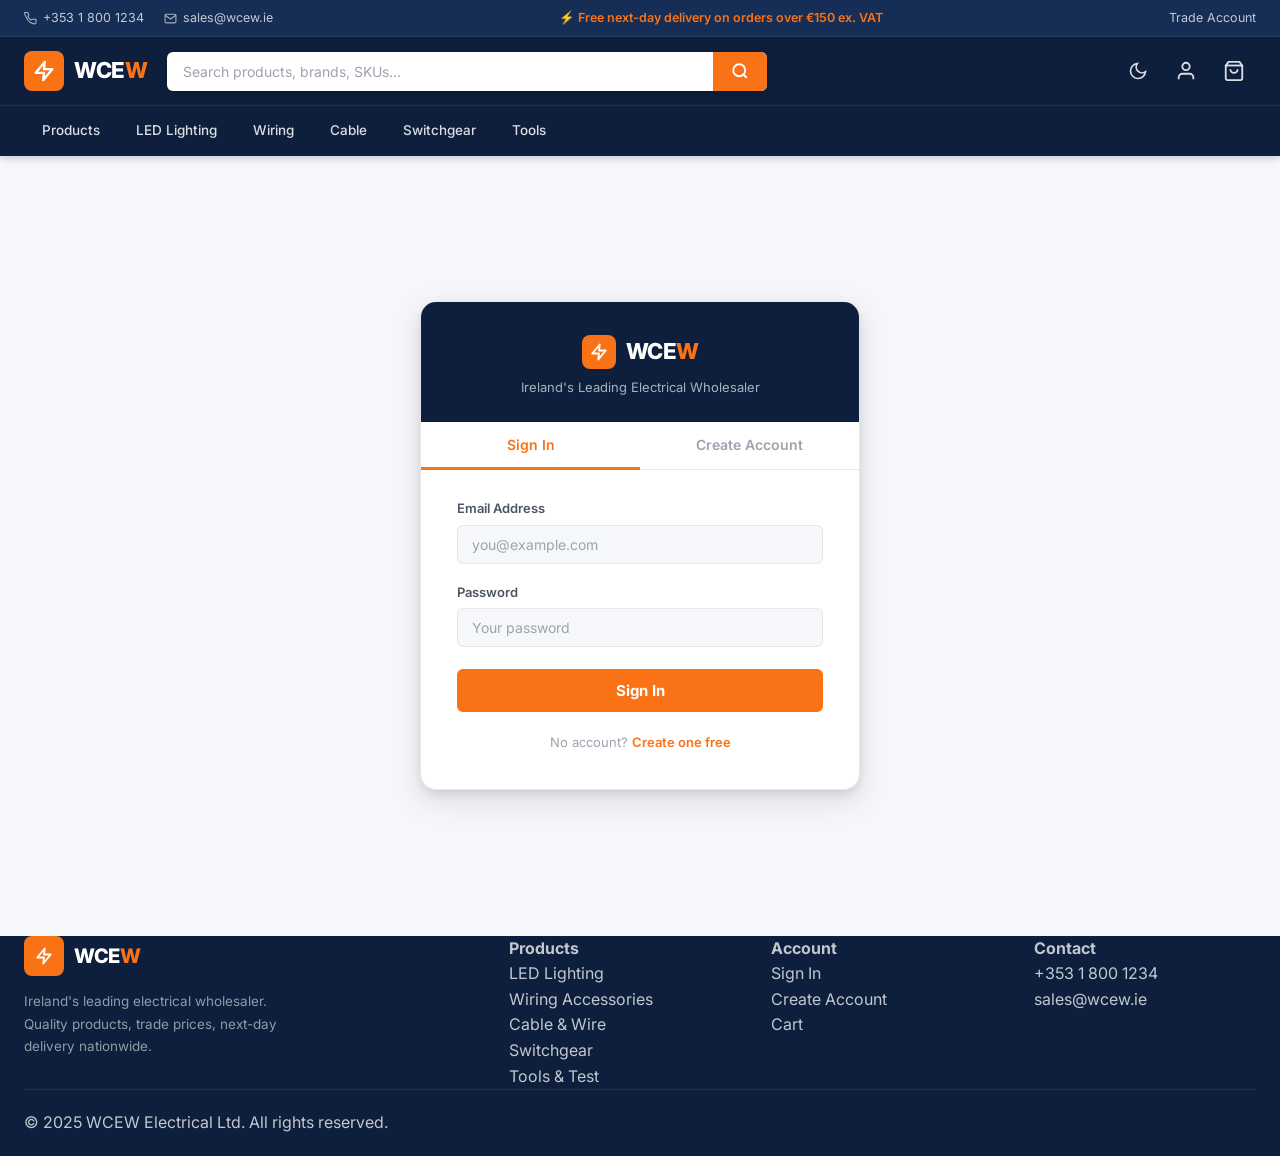
==== auth.html @ c8fc206a "Add login/register page with localStorage-based auth - New auth.html with Sign In / Create Account t" ====
<!DOCTYPE html>
<html lang="en">
<head>
  <meta charset="UTF-8">
  <meta name="viewport" content="width=device-width, initial-scale=1.0">
  <title>Sign In / Register — WCEW Electrical</title>
  <meta name="description" content="Sign in or create an account at WCEW Electrical — Ireland's leading electrical wholesaler.">
  <link rel="stylesheet" href="css/style.css">
  <link rel="stylesheet" href="css/responsive.css">
  <link rel="icon" type="image/svg+xml" href="favicon.svg">
</head>
<body>

<!-- ═══════════════════════ HEADER ═══════════════════════ -->
<header id="main-header">
  <div class="header-top">
    <div class="container">
      <div class="header-top-inner">
        <div class="header-top-left">
          <a href="tel:+35318001234" class="header-top-link"><svg viewBox="0 0 24 24" width="13" height="13" fill="none" stroke="currentColor" stroke-width="2"><path d="M22 16.92v3a2 2 0 01-2.18 2 19.79 19.79 0 01-8.63-3.07A19.5 19.5 0 014.07 9.81a19.79 19.79 0 01-3.07-8.7A2 2 0 013 .92h3a2 2 0 012 1.72c.127.96.361 1.903.7 2.81a2 2 0 01-.45 2.11L7.09 8.91a16 16 0 006 6l1.27-1.27a2 2 0 012.11-.45c.907.339 1.85.573 2.81.7A2 2 0 0122 16.92z"/></svg>+353 1 800 1234</a>
          <a href="mailto:sales@wcew.ie" class="header-top-link"><svg viewBox="0 0 24 24" width="13" height="13" fill="none" stroke="currentColor" stroke-width="2"><path d="M4 4h16c1.1 0 2 .9 2 2v12c0 1.1-.9 2-2 2H4c-1.1 0-2-.9-2-2V6c0-1.1.9-2 2-2z"/><polyline points="22,6 12,13 2,6"/></svg>sales@wcew.ie</a>
        </div>
        <p class="header-top-promo">&#9889; Free next-day delivery on orders over €150 ex. VAT</p>
        <div class="header-top-right"><a href="cart.html" class="header-top-link">Trade Account</a></div>
      </div>
    </div>
  </div>
  <div class="header-main">
    <div class="container">
      <div class="header-main-inner">
        <button id="burger-btn" aria-label="Open menu" aria-expanded="false"><span class="burger-line"></span><span class="burger-line"></span><span class="burger-line"></span></button>
        <a href="index.html" class="logo">
          <div class="logo-icon"><svg viewBox="0 0 24 24" width="22" height="22" fill="none" stroke="#fff" stroke-width="2.5" stroke-linecap="round" stroke-linejoin="round"><polygon points="13 2 3 14 12 14 11 22 21 10 12 10 13 2"/></svg></div>
          <span class="logo-text">WCE<em>W</em></span>
        </a>
        <div class="search-wrapper">
          <div class="search-bar">
            <input type="text" id="header-search" placeholder="Search products, brands, SKUs&hellip;" autocomplete="off">
            <button class="search-btn" aria-label="Search"><svg viewBox="0 0 24 24" width="18" height="18" fill="none" stroke="currentColor" stroke-width="2.5"><circle cx="11" cy="11" r="8"/><line x1="21" y1="21" x2="16.65" y2="16.65"/></svg></button>
          </div>
          <div id="search-dropdown" class="search-dropdown"></div>
        </div>
        <div class="header-icons">
          <button id="dark-mode-toggle" aria-label="Toggle dark mode">
            <svg class="dark-icon-moon" viewBox="0 0 24 24" width="20" height="20" fill="none" stroke="currentColor" stroke-width="2"><path d="M21 12.79A9 9 0 1111.21 3 7 7 0 0021 12.79z"/></svg>
            <svg class="dark-icon-sun" viewBox="0 0 24 24" width="20" height="20" fill="none" stroke="currentColor" stroke-width="2"><circle cx="12" cy="12" r="5"/><line x1="12" y1="1" x2="12" y2="3"/><line x1="12" y1="21" x2="12" y2="23"/><line x1="4.22" y1="4.22" x2="5.64" y2="5.64"/><line x1="18.36" y1="18.36" x2="19.78" y2="19.78"/><line x1="1" y1="12" x2="3" y2="12"/><line x1="21" y1="12" x2="23" y2="12"/><line x1="4.22" y1="19.78" x2="5.64" y2="18.36"/><line x1="18.36" y1="5.64" x2="19.78" y2="4.22"/></svg>
          </button>
          <a href="auth.html" id="account-btn" class="header-icon-btn" aria-label="Account">
            <svg viewBox="0 0 24 24" width="22" height="22" fill="none" stroke="currentColor" stroke-width="2"><path d="M20 21v-2a4 4 0 00-4-4H8a4 4 0 00-4 4v2"/><circle cx="12" cy="7" r="4"/></svg>
          </a>
          <button id="cart-icon-btn" class="header-icon-btn" aria-label="Cart">
            <svg viewBox="0 0 24 24" width="22" height="22" fill="none" stroke="currentColor" stroke-width="2"><path d="M6 2L3 6v14a2 2 0 002 2h14a2 2 0 002-2V6l-3-4z"/><line x1="3" y1="6" x2="21" y2="6"/><path d="M16 10a4 4 0 01-8 0"/></svg>
            <span class="cart-count" style="display:none">0</span>
          </button>
        </div>
      </div>
    </div>
  </div>
  <nav class="main-nav" aria-label="Main navigation">
    <div class="container">
      <div class="main-nav-inner">
        <ul class="nav-list">
          <li class="nav-item"><a href="category.html" class="nav-link">Products</a></li>
          <li class="nav-item"><a href="category.html?cat=led-lighting" class="nav-link">LED Lighting</a></li>
          <li class="nav-item"><a href="category.html?cat=wiring-accessories" class="nav-link">Wiring</a></li>
          <li class="nav-item"><a href="category.html?cat=cable" class="nav-link">Cable</a></li>
          <li class="nav-item"><a href="category.html?cat=switchgear" class="nav-link">Switchgear</a></li>
          <li class="nav-item"><a href="category.html?cat=tools" class="nav-link">Tools</a></li>
        </ul>
      </div>
    </div>
  </nav>
</header>
<!-- Mobile nav overlay -->
<div id="mobile-nav-overlay" class="mobile-nav-overlay"></div>
<aside id="mobile-nav" class="mobile-nav" aria-label="Mobile navigation">
  <div class="mobile-nav-header">
    <span class="logo-text">WCE<em>W</em></span>
    <button id="mobile-nav-close" aria-label="Close menu"><svg viewBox="0 0 24 24" width="22" height="22" fill="none" stroke="currentColor" stroke-width="2.5"><line x1="18" y1="6" x2="6" y2="18"/><line x1="6" y1="6" x2="18" y2="18"/></svg></button>
  </div>
  <ul class="mobile-nav-list">
    <li><a href="index.html" class="mobile-nav-link">Home</a></li>
    <li><a href="category.html" class="mobile-nav-link">All Products</a></li>
    <li><a href="category.html?cat=led-lighting" class="mobile-nav-link">LED Lighting</a></li>
    <li><a href="category.html?cat=wiring-accessories" class="mobile-nav-link">Wiring Accessories</a></li>
    <li><a href="category.html?cat=cable" class="mobile-nav-link">Cable &amp; Wire</a></li>
    <li><a href="category.html?cat=switchgear" class="mobile-nav-link">Switchgear</a></li>
    <li><a href="category.html?cat=tools" class="mobile-nav-link">Tools &amp; Test</a></li>
    <li><a href="cart.html" class="mobile-nav-link">Cart</a></li>
    <li><a href="auth.html" class="mobile-nav-link">Account</a></li>
  </ul>
</aside>

<!-- ═══════════════════════ MAIN ═══════════════════════ -->
<main class="auth-page">
  <div class="auth-card" id="auth-card">

    <!-- Header -->
    <div class="auth-card-header">
      <a href="index.html" class="auth-card-logo">
        <div class="logo-icon"><svg viewBox="0 0 24 24" width="18" height="18" fill="none" stroke="#fff" stroke-width="2.5" stroke-linecap="round" stroke-linejoin="round"><polygon points="13 2 3 14 12 14 11 22 21 10 12 10 13 2"/></svg></div>
        <span class="logo-text">WCE<em>W</em></span>
      </a>
      <p class="auth-card-tagline">Ireland's Leading Electrical Wholesaler</p>
    </div>

    <!-- ── Logged-in panel (shown when user is authenticated) ── -->
    <div id="account-panel" class="account-panel" style="display:none">
      <div id="acct-avatar" class="account-avatar">U</div>
      <div id="acct-name" class="account-name">User</div>
      <div id="acct-email" class="account-email">user@example.com</div>
      <div class="account-info-grid">
        <div class="account-info-item">
          <div class="account-info-label">Member Since</div>
          <div id="acct-since" class="account-info-value">—</div>
        </div>
        <div class="account-info-item">
          <div class="account-info-label">Account Type</div>
          <div class="account-info-value">Trade</div>
        </div>
      </div>
      <button class="account-logout" id="logout-btn">Sign Out</button>
    </div>

    <!-- ── Auth tabs + forms (shown when not logged in) ── -->
    <div id="auth-forms">
      <div class="auth-tabs">
        <button class="auth-tab active" data-tab="login">Sign In</button>
        <button class="auth-tab" data-tab="register">Create Account</button>
      </div>

      <!-- Sign In -->
      <div class="auth-body">
        <div id="panel-login" class="auth-panel active">
          <div id="login-msg" class="auth-msg"></div>
          <form id="login-form" novalidate>
            <div class="auth-field">
              <label for="login-email">Email Address</label>
              <input type="email" id="login-email" name="email" placeholder="you@example.com" autocomplete="email" required>
            </div>
            <div class="auth-field">
              <label for="login-password">Password</label>
              <input type="password" id="login-password" name="password" placeholder="Your password" autocomplete="current-password" required>
            </div>
            <button type="submit" class="auth-submit">Sign In</button>
          </form>
          <div class="auth-footer-link">
            No account? <a href="#" data-switch="register">Create one free</a>
          </div>
        </div>

        <!-- Create Account -->
        <div id="panel-register" class="auth-panel">
          <div id="register-msg" class="auth-msg"></div>
          <form id="register-form" novalidate>
            <div class="auth-field">
              <label for="reg-name">Full Name</label>
              <input type="text" id="reg-name" name="name" placeholder="John Smith" autocomplete="name" required>
            </div>
            <div class="auth-field">
              <label for="reg-email">Email Address</label>
              <input type="email" id="reg-email" name="email" placeholder="you@example.com" autocomplete="email" required>
            </div>
            <div class="auth-field">
              <label for="reg-password">Password</label>
              <input type="password" id="reg-password" name="password" placeholder="At least 6 characters" autocomplete="new-password" required>
            </div>
            <div class="auth-field">
              <label for="reg-confirm">Confirm Password</label>
              <input type="password" id="reg-confirm" name="confirm" placeholder="Repeat password" autocomplete="new-password" required>
            </div>
            <button type="submit" class="auth-submit">Create Account</button>
          </form>
          <div class="auth-footer-link">
            Already have an account? <a href="#" data-switch="login">Sign in</a>
          </div>
        </div>
      </div>
    </div>

  </div>
</main>

<!-- ═══════════════════════ FOOTER ═══════════════════════ -->
<footer class="footer">
  <div class="container">
    <div class="footer-grid">
      <div class="footer-brand">
        <a href="index.html" class="logo footer-logo">
          <div class="logo-icon"><svg viewBox="0 0 24 24" width="18" height="18" fill="none" stroke="#fff" stroke-width="2.5" stroke-linecap="round" stroke-linejoin="round"><polygon points="13 2 3 14 12 14 11 22 21 10 12 10 13 2"/></svg></div>
          <span class="logo-text">WCE<em style="color:var(--accent);font-style:normal">W</em></span>
        </a>
        <p class="footer-desc">Ireland's leading electrical wholesaler. Quality products, trade prices, next-day delivery nationwide.</p>
      </div>
      <div class="footer-col">
        <h4 class="footer-heading">Products</h4>
        <ul class="footer-links">
          <li><a href="category.html?cat=led-lighting">LED Lighting</a></li>
          <li><a href="category.html?cat=wiring-accessories">Wiring Accessories</a></li>
          <li><a href="category.html?cat=cable">Cable &amp; Wire</a></li>
          <li><a href="category.html?cat=switchgear">Switchgear</a></li>
          <li><a href="category.html?cat=tools">Tools &amp; Test</a></li>
        </ul>
      </div>
      <div class="footer-col">
        <h4 class="footer-heading">Account</h4>
        <ul class="footer-links">
          <li><a href="auth.html">Sign In</a></li>
          <li><a href="auth.html">Create Account</a></li>
          <li><a href="cart.html">Cart</a></li>
        </ul>
      </div>
      <div class="footer-col">
        <h4 class="footer-heading">Contact</h4>
        <ul class="footer-links">
          <li><a href="tel:+35318001234">+353 1 800 1234</a></li>
          <li><a href="mailto:sales@wcew.ie">sales@wcew.ie</a></li>
        </ul>
      </div>
    </div>
    <div class="footer-bottom">
      <p>&copy; 2025 WCEW Electrical Ltd. All rights reserved.</p>
    </div>
  </div>
</footer>

<script src="js/cart.js"></script>
<script src="js/filters.js"></script>
<script src="js/main.js"></script>
<script src="js/auth.js"></script>
<script>
document.addEventListener('DOMContentLoaded', () => {
  const user = Auth.getUser();

  if (user) {
    document.getElementById('auth-forms').style.display = 'none';
    const panel = document.getElementById('account-panel');
    panel.style.display = 'block';
    document.getElementById('acct-avatar').textContent = user.name.charAt(0).toUpperCase();
    document.getElementById('acct-name').textContent = user.name;
    document.getElementById('acct-email').textContent = user.email;
    const users = JSON.parse(localStorage.getItem('wcew_users') || '[]');
    const full = users.find(u => u.email === user.email);
    if (full && full.createdAt) {
      document.getElementById('acct-since').textContent = new Date(full.createdAt).toLocaleDateString('en-IE', { month: 'short', year: 'numeric' });
    }
    document.getElementById('logout-btn').addEventListener('click', () => {
      Auth.logout();
      window.location.reload();
    });
    return;
  }

  // Tab switching
  document.querySelectorAll('.auth-tab').forEach(tab => {
    tab.addEventListener('click', () => switchTab(tab.dataset.tab));
  });
  document.querySelectorAll('[data-switch]').forEach(link => {
    link.addEventListener('click', e => { e.preventDefault(); switchTab(link.dataset.switch); });
  });

  function switchTab(name) {
    document.querySelectorAll('.auth-tab').forEach(t => t.classList.toggle('active', t.dataset.tab === name));
    document.querySelectorAll('.auth-panel').forEach(p => p.classList.toggle('active', p.id === 'panel-' + name));
  }

  function showMsg(el, type, text) {
    el.className = 'auth-msg ' + type + ' show';
    el.textContent = text;
  }

  // Login
  document.getElementById('login-form').addEventListener('submit', e => {
    e.preventDefault();
    const msg = document.getElementById('login-msg');
    const email = document.getElementById('login-email').value.trim();
    const password = document.getElementById('login-password').value;
    if (!email || !password) return showMsg(msg, 'error', 'Please fill in all fields.');
    const result = Auth.login({ email, password });
    if (!result.ok) return showMsg(msg, 'error', result.error);
    showMsg(msg, 'success', 'Signed in successfully. Redirecting…');
    setTimeout(() => window.location.reload(), 800);
  });

  // Register
  document.getElementById('register-form').addEventListener('submit', e => {
    e.preventDefault();
    const msg = document.getElementById('register-msg');
    const name = document.getElementById('reg-name').value.trim();
    const email = document.getElementById('reg-email').value.trim();
    const password = document.getElementById('reg-password').value;
    const confirm = document.getElementById('reg-confirm').value;
    if (!name || !email || !password || !confirm) return showMsg(msg, 'error', 'Please fill in all fields.');
    if (password.length < 6) return showMsg(msg, 'error', 'Password must be at least 6 characters.');
    if (password !== confirm) return showMsg(msg, 'error', 'Passwords do not match.');
    const result = Auth.register({ name, email, password });
    if (!result.ok) return showMsg(msg, 'error', result.error);
    showMsg(msg, 'success', 'Account created! Signing you in…');
    setTimeout(() => window.location.reload(), 800);
  });
});
</script>
</body>
</html>
---- css/style.css ----
/* ============================================================
   VoltPro Electrical — Main Stylesheet
   ============================================================ */

/* ── Google Fonts ─────────────────────────────────────────── */
@import url('https://fonts.googleapis.com/css2?family=Inter:wght@300;400;500;600;700;800&display=swap');

/* ── CSS Variables ────────────────────────────────────────── */
:root {
  --primary:        #0d1f3c;
  --primary-light:  #162d55;
  --accent:         #f97316;
  --accent-hover:   #ea6c0a;
  --accent-light:   #fff7ed;
  --bg:             #ffffff;
  --bg-secondary:   #f5f7fa;
  --bg-card:        #ffffff;
  --text:           #111827;
  --text-secondary: #4b5563;
  --text-muted:     #9ca3af;
  --border:         #e5e7eb;
  --border-light:   #f3f4f6;
  --success:        #10b981;
  --warning:        #f59e0b;
  --danger:         #ef4444;
  --info:           #3b82f6;
  --shadow-sm:      0 1px 3px rgba(0,0,0,.08), 0 1px 2px rgba(0,0,0,.05);
  --shadow-md:      0 4px 12px rgba(0,0,0,.1), 0 2px 4px rgba(0,0,0,.06);
  --shadow-lg:      0 10px 30px rgba(0,0,0,.12), 0 4px 8px rgba(0,0,0,.08);
  --shadow-xl:      0 20px 50px rgba(0,0,0,.15);
  --radius-sm:      6px;
  --radius:         10px;
  --radius-lg:      16px;
  --radius-xl:      24px;
  --transition:     .2s ease;
  --header-height:  64px;
  --font:           'Inter', -apple-system, BlinkMacSystemFont, 'Segoe UI', sans-serif;
}

[data-theme="dark"] {
  --bg:             #0f172a;
  --bg-secondary:   #1e293b;
  --bg-card:        #1e293b;
  --text:           #f1f5f9;
  --text-secondary: #94a3b8;
  --text-muted:     #64748b;
  --border:         #334155;
  --border-light:   #1e293b;
  --shadow-sm:      0 1px 3px rgba(0,0,0,.3);
  --shadow-md:      0 4px 12px rgba(0,0,0,.4);
  --shadow-lg:      0 10px 30px rgba(0,0,0,.5);
}

/* ── Reset & Base ─────────────────────────────────────────── */
*, *::before, *::after { box-sizing: border-box; margin: 0; padding: 0; }

html { scroll-behavior: smooth; font-size: 16px; }

body {
  font-family: var(--font);
  background: var(--bg);
  color: var(--text);
  line-height: 1.6;
  -webkit-font-smoothing: antialiased;
  transition: background var(--transition), color var(--transition);
}

body.no-scroll { overflow: hidden; }

a { color: inherit; text-decoration: none; transition: color var(--transition); }
a:hover { color: var(--accent); }

img { display: block; max-width: 100%; height: auto; }
button { cursor: pointer; border: none; background: none; font-family: var(--font); }
input, select, textarea { font-family: var(--font); }
ul, ol { list-style: none; }
svg { flex-shrink: 0; }

/* ── Layout ───────────────────────────────────────────────── */
.container {
  width: 100%;
  max-width: 1320px;
  margin: 0 auto;
  padding: 0 24px;
}

.section { padding: 72px 0; }
.section-sm { padding: 48px 0; }
.section-title {
  font-size: 28px;
  font-weight: 700;
  letter-spacing: -.5px;
  color: var(--text);
  margin-bottom: 8px;
}
.section-subtitle {
  color: var(--text-secondary);
  font-size: 15px;
  margin-bottom: 40px;
}
.section-header {
  display: flex;
  align-items: flex-end;
  justify-content: space-between;
  margin-bottom: 36px;
  flex-wrap: wrap;
  gap: 12px;
}

/* ── Buttons ──────────────────────────────────────────────── */
.btn {
  display: inline-flex;
  align-items: center;
  gap: 8px;
  padding: 12px 24px;
  border-radius: var(--radius-sm);
  font-size: 14px;
  font-weight: 600;
  transition: all var(--transition);
  white-space: nowrap;
}
.btn-primary {
  background: var(--accent);
  color: #fff;
}
.btn-primary:hover { background: var(--accent-hover); color: #fff; transform: translateY(-1px); box-shadow: 0 4px 12px rgba(249,115,22,.4); }
.btn-outline {
  border: 2px solid var(--accent);
  color: var(--accent);
}
.btn-outline:hover { background: var(--accent); color: #fff; }
.btn-ghost {
  color: var(--text-secondary);
  border: 1px solid var(--border);
}
.btn-ghost:hover { background: var(--bg-secondary); color: var(--text); }
.btn-sm { padding: 8px 16px; font-size: 13px; }
.btn-lg { padding: 16px 32px; font-size: 16px; }
.btn-block { width: 100%; justify-content: center; }
.link-btn { background: none; border: none; color: var(--accent); text-decoration: underline; cursor: pointer; font-size: inherit; font-family: inherit; padding: 0; }

/* ── Header ───────────────────────────────────────────────── */
#main-header {
  position: sticky;
  top: 0;
  z-index: 1000;
  background: var(--primary);
  box-shadow: 0 2px 8px rgba(0,0,0,.2);
  transition: transform .3s ease, box-shadow .3s ease;
}
#main-header.header-hidden { transform: translateY(-100%); }
#main-header.header-scrolled { box-shadow: 0 4px 16px rgba(0,0,0,.3); }

.header-top {
  background: var(--primary-light);
  border-bottom: 1px solid rgba(255,255,255,.08);
  padding: 8px 0;
}
.header-top-inner {
  display: flex;
  align-items: center;
  justify-content: space-between;
  gap: 16px;
}
.header-top-left {
  display: flex;
  align-items: center;
  gap: 20px;
}
.header-top-link {
  display: flex;
  align-items: center;
  gap: 6px;
  font-size: 12.5px;
  color: rgba(255,255,255,.75);
  transition: color var(--transition);
}
.header-top-link:hover { color: #fff; }
.header-top-link svg { opacity: .8; }
.header-top-promo {
  font-size: 12.5px;
  font-weight: 600;
  color: var(--accent);
  text-align: center;
}
.header-top-right {
  display: flex;
  align-items: center;
  gap: 16px;
}

.header-main {
  padding: 12px 0;
}
.header-main-inner {
  display: flex;
  align-items: center;
  gap: 20px;
}

/* Logo */
.logo {
  display: flex;
  align-items: center;
  gap: 10px;
  color: #fff;
  font-size: 22px;
  font-weight: 800;
  flex-shrink: 0;
  letter-spacing: -.5px;
}
.logo-icon {
  width: 40px;
  height: 40px;
  background: var(--accent);
  border-radius: 8px;
  display: flex;
  align-items: center;
  justify-content: center;
}
.logo-text em { color: var(--accent); font-style: normal; }

/* Search */
.search-wrapper {
  flex: 1;
  max-width: 600px;
  position: relative;
}
.search-bar {
  display: flex;
  background: #fff;
  border-radius: var(--radius-sm);
  overflow: hidden;
  box-shadow: 0 2px 8px rgba(0,0,0,.15);
}
.search-bar input {
  flex: 1;
  padding: 11px 16px;
  border: none;
  outline: none;
  font-size: 14px;
  color: var(--text);
  background: transparent;
  min-width: 0;
}
.search-bar input::placeholder { color: var(--text-muted); }
.search-btn {
  background: var(--accent);
  color: #fff;
  padding: 0 18px;
  display: flex;
  align-items: center;
  border: none;
  cursor: pointer;
  transition: background var(--transition);
}
.search-btn:hover { background: var(--accent-hover); }

/* Search dropdown */
.search-dropdown {
  position: absolute;
  top: calc(100% + 6px);
  left: 0;
  right: 0;
  background: var(--bg-card);
  border-radius: var(--radius);
  box-shadow: var(--shadow-lg);
  border: 1px solid var(--border);
  z-index: 200;
  display: none;
  overflow: hidden;
}
.search-dropdown.open { display: block; }
.search-result-item {
  display: flex;
  align-items: center;
  gap: 12px;
  padding: 10px 16px;
  transition: background var(--transition);
  border-bottom: 1px solid var(--border-light);
}
.search-result-item:last-of-type { border-bottom: none; }
.search-result-item:hover { background: var(--bg-secondary); }
.search-result-item img { width: 40px; height: 40px; object-fit: cover; border-radius: 6px; }
.search-result-name { font-size: 13px; font-weight: 500; color: var(--text); }
.search-result-name mark { background: var(--accent-light); color: var(--accent); border-radius: 2px; }
.search-result-brand { font-size: 12px; color: var(--text-muted); }
.search-see-all {
  display: block;
  padding: 10px 16px;
  font-size: 13px;
  font-weight: 600;
  color: var(--accent);
  background: var(--bg-secondary);
  text-align: center;
}
.search-no-results { padding: 16px; text-align: center; color: var(--text-muted); font-size: 14px; }

/* Header icons */
.header-icons {
  display: flex;
  align-items: center;
  gap: 4px;
  margin-left: auto;
}
.header-icon-btn {
  position: relative;
  display: flex;
  align-items: center;
  justify-content: center;
  width: 44px;
  height: 44px;
  border-radius: var(--radius-sm);
  color: rgba(255,255,255,.85);
  transition: all var(--transition);
}
.header-icon-btn:hover { background: rgba(255,255,255,.12); color: #fff; }
.cart-count {
  position: absolute;
  top: 4px;
  right: 4px;
  background: var(--accent);
  color: #fff;
  font-size: 10px;
  font-weight: 700;
  min-width: 18px;
  height: 18px;
  border-radius: 9px;
  display: flex;
  align-items: center;
  justify-content: center;
  padding: 0 4px;
  line-height: 1;
}

/* Dark mode toggle */
#dark-mode-toggle {
  width: 44px;
  height: 44px;
  border-radius: var(--radius-sm);
  display: flex;
  align-items: center;
  justify-content: center;
  color: rgba(255,255,255,.85);
  transition: all var(--transition);
}
#dark-mode-toggle:hover { background: rgba(255,255,255,.12); color: #fff; }
.dark-icon-sun { display: none; }
.dark-icon-moon { display: block; }
[data-theme="dark"] .dark-icon-sun { display: block; }
[data-theme="dark"] .dark-icon-moon { display: none; }

/* Burger */
#burger-btn {
  display: none;
  flex-direction: column;
  justify-content: center;
  align-items: center;
  width: 44px;
  height: 44px;
  gap: 5px;
  border-radius: var(--radius-sm);
  color: #fff;
  transition: background var(--transition);
}
#burger-btn:hover { background: rgba(255,255,255,.12); }
.burger-line {
  width: 22px;
  height: 2px;
  background: currentColor;
  border-radius: 2px;
  transition: transform .3s, opacity .3s;
  transform-origin: center;
}

/* ── Navigation ───────────────────────────────────────────── */
.main-nav {
  border-top: 1px solid rgba(255,255,255,.08);
  background: var(--primary);
}
.main-nav-inner {
  display: flex;
  align-items: center;
}
.nav-list {
  display: flex;
  align-items: center;
}
.nav-item { position: relative; }
.nav-link {
  display: flex;
  align-items: center;
  gap: 5px;
  padding: 14px 18px;
  font-size: 13.5px;
  font-weight: 500;
  color: rgba(255,255,255,.85);
  transition: all var(--transition);
  white-space: nowrap;
}
.nav-link:hover, .nav-item:hover > .nav-link { color: #fff; }
.nav-item:hover > .nav-link::after {
  content: '';
  position: absolute;
  bottom: 0;
  left: 18px;
  right: 18px;
  height: 2px;
  background: var(--accent);
  border-radius: 1px;
}
.nav-link svg { transition: transform var(--transition); }
.nav-item:hover > .nav-link svg { transform: rotate(180deg); }

/* Mega Menu — full-width 10-category grid */
.main-nav-inner { position: relative; }
.nav-item-has-mega { position: static; }

.mega-menu {
  display: none;
  position: absolute;
  top: 100%;
  left: 0;
  right: 0;
  background: var(--bg-card);
  border-radius: 0 0 var(--radius-lg) var(--radius-lg);
  box-shadow: var(--shadow-xl);
  border: 1px solid var(--border);
  border-top: none;
  z-index: 500;
  overflow: hidden;
}
.mega-menu.open { display: flex; }

.mega-cats-grid {
  display: grid;
  grid-template-columns: repeat(5, 1fr);
  flex: 1;
  min-width: 0;
}
.mega-cat-col {
  padding: 16px 14px;
  border-right: 1px solid var(--border-light);
}
.mega-cat-col:nth-child(5) { border-right: none; }

.mega-cat-title {
  display: flex;
  align-items: center;
  gap: 6px;
  font-size: 11px;
  font-weight: 800;
  color: var(--text);
  margin-bottom: 8px;
  padding-bottom: 7px;
  border-bottom: 1px solid var(--border-light);
  text-transform: uppercase;
  letter-spacing: .5px;
  transition: color var(--transition);
}
.mega-cat-title:hover { color: var(--accent); }
.mega-cat-title span { font-size: 15px; flex-shrink: 0; }

.mega-sub-link {
  position: relative;
  display: block;
  font-size: 12px;
  color: var(--text-secondary);
  padding: 3px 0 3px 14px;
  line-height: 1.55;
  white-space: nowrap;
  overflow: hidden;
  text-overflow: ellipsis;
  transition: color var(--transition);
}
.mega-sub-link::before {
  content: '›';
  position: absolute;
  left: 1px;
  color: var(--text-muted);
  font-size: 14px;
  line-height: 1.35;
}
.mega-sub-link:hover { color: var(--accent); }

.mega-see-all {
  display: block;
  font-size: 10.5px;
  font-weight: 700;
  color: var(--accent);
  margin-top: 8px;
  padding-left: 14px;
  white-space: nowrap;
  text-transform: uppercase;
  letter-spacing: .5px;
}
.mega-see-all:hover { color: var(--accent-hover); text-decoration: underline; }

.mega-menu-promo {
  width: 190px;
  flex-shrink: 0;
  background: linear-gradient(135deg, var(--primary), var(--primary-light));
  padding: 24px 20px;
  display: flex;
  flex-direction: column;
  justify-content: flex-end;
  position: relative;
  overflow: hidden;
}
.mega-menu-promo::before {
  content: '';
  position: absolute;
  inset: 0;
  background: url('https://picsum.photos/220/300?random=99') center/cover no-repeat;
  opacity: .15;
}
.mega-menu-promo-content { position: relative; }
.mega-menu-promo-tag {
  font-size: 10px;
  font-weight: 700;
  text-transform: uppercase;
  letter-spacing: 1.5px;
  color: var(--accent);
  margin-bottom: 6px;
}
.mega-menu-promo h3 { font-size: 16px; font-weight: 700; color: #fff; margin-bottom: 8px; line-height: 1.3; }
.mega-menu-promo p { font-size: 12px; color: rgba(255,255,255,.7); margin-bottom: 16px; }

/* Subcategory pill nav (category page) */
.subcats-nav {
  display: flex;
  gap: 8px;
  flex-wrap: nowrap;
  overflow-x: auto;
  scrollbar-width: none;
  padding-bottom: 4px;
  margin-bottom: 20px;
  -webkit-overflow-scrolling: touch;
}
.subcats-nav::-webkit-scrollbar { display: none; }
.subcat-pill {
  display: inline-flex;
  align-items: center;
  gap: 5px;
  white-space: nowrap;
  padding: 6px 14px;
  border: 1px solid var(--border);
  border-radius: 100px;
  font-size: 12.5px;
  color: var(--text-secondary);
  background: var(--bg-card);
  transition: all var(--transition);
  text-decoration: none;
  flex-shrink: 0;
}
.subcat-pill:hover,
.subcat-pill.active {
  border-color: var(--accent);
  color: var(--accent);
  background: var(--accent-light);
}

/* ── Nav item simple dropdown ─────────────────────────────── */
.nav-item-has-dropdown { position: relative; }
.nav-dropdown {
  display: none;
  position: absolute;
  top: 100%;
  left: 0;
  min-width: 220px;
  background: var(--bg-card);
  border: 1px solid var(--border);
  border-radius: 0 0 var(--radius) var(--radius);
  box-shadow: var(--shadow-lg);
  padding: 6px 0;
  z-index: 400;
}
.nav-dropdown.open { display: block; }
.nav-dropdown-link {
  display: block;
  padding: 7px 16px;
  font-size: 13px;
  color: var(--text-secondary);
  text-decoration: none;
  white-space: nowrap;
  transition: background var(--transition), color var(--transition);
}
.nav-dropdown-link:hover {
  background: var(--bg-secondary);
  color: var(--text-primary);
}
.nav-dropdown-see-all {
  display: block;
  padding: 8px 16px 6px;
  margin-top: 4px;
  border-top: 1px solid var(--border);
  font-size: 11.5px;
  font-weight: 700;
  color: var(--accent);
  text-decoration: none;
  text-transform: uppercase;
  letter-spacing: .04em;
}
.nav-dropdown-see-all:hover { text-decoration: underline; }

/* ── Overlay ──────────────────────────────────────────────── */
#overlay {
  position: fixed;
  inset: 0;
  background: rgba(0,0,0,.5);
  z-index: 900;
  opacity: 0;
  pointer-events: none;
  transition: opacity .3s;
  backdrop-filter: blur(2px);
}
#overlay.active { opacity: 1; pointer-events: all; }

/* ── Mobile Nav ───────────────────────────────────────────── */
#mobile-nav {
  position: fixed;
  top: 0;
  left: -100%;
  width: 300px;
  height: 100vh;
  background: var(--primary);
  z-index: 1100;
  transition: left .35s cubic-bezier(.4,0,.2,1);
  overflow-y: auto;
  display: flex;
  flex-direction: column;
}
#mobile-nav.open { left: 0; }
.mobile-nav-header {
  display: flex;
  align-items: center;
  justify-content: space-between;
  padding: 16px 20px;
  border-bottom: 1px solid rgba(255,255,255,.1);
}
.mobile-nav-close {
  width: 36px;
  height: 36px;
  display: flex;
  align-items: center;
  justify-content: center;
  color: rgba(255,255,255,.7);
  border-radius: 6px;
  transition: all var(--transition);
}
.mobile-nav-close:hover { background: rgba(255,255,255,.1); color: #fff; }
.mobile-nav-body { padding: 8px 0; flex: 1; }
.mobile-nav-link {
  display: flex;
  align-items: center;
  padding: 13px 20px;
  font-size: 14px;
  font-weight: 500;
  color: rgba(255,255,255,.85);
  border-bottom: 1px solid rgba(255,255,255,.05);
  transition: all var(--transition);
}
.mobile-nav-link:hover { color: #fff; background: rgba(255,255,255,.05); }
.mobile-nav-parent .mobile-nav-toggle {
  display: flex;
  align-items: center;
  justify-content: space-between;
  width: 100%;
  padding: 13px 20px;
  font-size: 14px;
  font-weight: 500;
  color: rgba(255,255,255,.85);
  border-bottom: 1px solid rgba(255,255,255,.05);
  background: none;
}
.mobile-nav-parent .mobile-nav-toggle:hover { color: #fff; background: rgba(255,255,255,.05); }
.mobile-nav-toggle svg { transition: transform .3s; }
.mobile-nav-parent.expanded .mobile-nav-toggle svg { transform: rotate(180deg); }
.mobile-nav-submenu {
  display: none;
  padding: 4px 0;
  background: rgba(0,0,0,.2);
}
.mobile-nav-parent.expanded .mobile-nav-submenu { display: block; }
.mobile-nav-submenu a {
  display: block;
  padding: 10px 32px;
  font-size: 13px;
  color: rgba(255,255,255,.65);
  transition: all var(--transition);
}
.mobile-nav-submenu a:hover { color: #fff; padding-left: 36px; }
.mobile-nav-footer {
  padding: 20px;
  border-top: 1px solid rgba(255,255,255,.1);
}
.mobile-nav-contact { font-size: 13px; color: rgba(255,255,255,.6); margin-bottom: 8px; }
.mobile-nav-phone { font-size: 18px; font-weight: 700; color: var(--accent); }

/* ── Mini Cart Sidebar ────────────────────────────────────── */
#cart-sidebar {
  position: fixed;
  top: 0;
  right: -420px;
  width: 420px;
  height: 100vh;
  background: var(--bg-card);
  z-index: 1100;
  transition: right .35s cubic-bezier(.4,0,.2,1);
  display: flex;
  flex-direction: column;
  box-shadow: -4px 0 30px rgba(0,0,0,.15);
}
#cart-sidebar.open { right: 0; }
.cart-sidebar-header {
  display: flex;
  align-items: center;
  justify-content: space-between;
  padding: 20px 24px;
  border-bottom: 1px solid var(--border);
}
.cart-sidebar-title { font-size: 18px; font-weight: 700; }
.cart-sidebar-close {
  width: 36px;
  height: 36px;
  display: flex;
  align-items: center;
  justify-content: center;
  border-radius: 6px;
  color: var(--text-secondary);
  transition: all var(--transition);
}
.cart-sidebar-close:hover { background: var(--bg-secondary); color: var(--text); }
#mini-cart-items {
  flex: 1;
  overflow-y: auto;
  padding: 16px 0;
}
.mini-cart-item {
  display: flex;
  align-items: flex-start;
  gap: 12px;
  padding: 12px 24px;
  border-bottom: 1px solid var(--border-light);
}
.mini-cart-item img { width: 64px; height: 64px; object-fit: cover; border-radius: var(--radius-sm); border: 1px solid var(--border); flex-shrink: 0; }
.mini-cart-item-info { flex: 1; min-width: 0; }
.mini-cart-item-name { font-size: 13px; font-weight: 500; color: var(--text); line-height: 1.4; margin-bottom: 2px; white-space: nowrap; overflow: hidden; text-overflow: ellipsis; }
.mini-cart-item-brand { font-size: 11px; color: var(--text-muted); margin-bottom: 8px; }
.mini-cart-item-qty { display: flex; align-items: center; gap: 8px; }
.qty-btn {
  width: 24px;
  height: 24px;
  display: flex;
  align-items: center;
  justify-content: center;
  border: 1px solid var(--border);
  border-radius: 4px;
  font-size: 14px;
  color: var(--text);
  background: var(--bg);
  transition: all var(--transition);
  line-height: 1;
}
.qty-btn:hover { border-color: var(--accent); color: var(--accent); }
.mini-cart-item-qty span { font-size: 13px; font-weight: 600; min-width: 20px; text-align: center; }
.mini-cart-item-right { display: flex; flex-direction: column; align-items: flex-end; gap: 8px; flex-shrink: 0; }
.mini-cart-item-price { font-size: 14px; font-weight: 700; color: var(--text); }
.mini-cart-remove { color: var(--text-muted); transition: color var(--transition); padding: 4px; }
.mini-cart-remove:hover { color: var(--danger); }
.cart-empty {
  display: flex;
  flex-direction: column;
  align-items: center;
  justify-content: center;
  gap: 16px;
  height: 200px;
  color: var(--text-muted);
  padding: 24px;
}
.cart-empty svg { opacity: .4; }
.cart-empty p { font-size: 14px; }
.cart-sidebar-footer {
  border-top: 1px solid var(--border);
  padding: 20px 24px;
}
.cart-sidebar-subtotal {
  display: flex;
  justify-content: space-between;
  align-items: center;
  margin-bottom: 8px;
  font-size: 14px;
}
.cart-sidebar-subtotal span:last-child { font-size: 18px; font-weight: 700; }
.cart-sidebar-note { font-size: 12px; color: var(--text-muted); margin-bottom: 16px; }
.cart-sidebar-actions { display: flex; flex-direction: column; gap: 8px; }

/* ── Cart Toast ───────────────────────────────────────────── */
.cart-toast {
  position: fixed;
  bottom: 24px;
  left: 50%;
  transform: translateX(-50%) translateY(80px);
  background: var(--primary);
  color: #fff;
  padding: 12px 20px;
  border-radius: var(--radius);
  box-shadow: var(--shadow-lg);
  display: flex;
  align-items: center;
  gap: 10px;
  font-size: 13px;
  z-index: 2000;
  opacity: 0;
  transition: all .35s cubic-bezier(.4,0,.2,1);
  white-space: nowrap;
  max-width: 90vw;
}
.cart-toast.show { opacity: 1; transform: translateX(-50%) translateY(0); }
.cart-toast svg { color: var(--success); flex-shrink: 0; }

/* ── Hero ─────────────────────────────────────────────────── */
.hero {
  position: relative;
  min-height: 520px;
  display: flex;
  align-items: center;
  overflow: hidden;
  background: var(--primary);
}
.hero-bg {
  position: absolute;
  inset: 0;
  background: url('https://picsum.photos/1600/600?random=50') center/cover no-repeat;
  opacity: .12;
  filter: grayscale(30%);
}
.hero-gradient {
  position: absolute;
  inset: 0;
  background: linear-gradient(100deg, var(--primary) 45%, transparent 100%);
}
.hero-content {
  position: relative;
  z-index: 1;
  max-width: 580px;
  padding: 80px 0;
}
.hero-badge {
  display: inline-flex;
  align-items: center;
  gap: 6px;
  background: rgba(249,115,22,.15);
  border: 1px solid rgba(249,115,22,.3);
  color: var(--accent);
  padding: 5px 14px;
  border-radius: 100px;
  font-size: 12px;
  font-weight: 600;
  letter-spacing: .5px;
  text-transform: uppercase;
  margin-bottom: 20px;
}
.hero-title {
  font-size: clamp(32px, 5vw, 52px);
  font-weight: 800;
  color: #fff;
  line-height: 1.15;
  letter-spacing: -1.5px;
  margin-bottom: 20px;
}
.hero-title span { color: var(--accent); }
.hero-subtitle {
  font-size: 17px;
  color: rgba(255,255,255,.75);
  line-height: 1.7;
  margin-bottom: 36px;
  max-width: 480px;
}
.hero-cta {
  display: flex;
  align-items: center;
  gap: 16px;
  flex-wrap: wrap;
}
.hero-stats {
  display: flex;
  gap: 32px;
  margin-top: 48px;
  padding-top: 32px;
  border-top: 1px solid rgba(255,255,255,.1);
}
.hero-stat-value {
  font-size: 28px;
  font-weight: 800;
  color: var(--accent);
  line-height: 1;
  margin-bottom: 4px;
}
.hero-stat-label { font-size: 12px; color: rgba(255,255,255,.6); font-weight: 500; }

/* ── Categories Grid ──────────────────────────────────────── */
.categories-grid {
  display: grid;
  grid-template-columns: repeat(5, 1fr);
  gap: 16px;
}
.category-card {
  background: var(--bg-card);
  border: 1px solid var(--border);
  border-radius: var(--radius-lg);
  padding: 24px 16px;
  text-align: center;
  transition: all .3s ease;
  display: flex;
  flex-direction: column;
  align-items: center;
  gap: 12px;
  cursor: pointer;
}
.category-card:hover {
  border-color: var(--accent);
  box-shadow: var(--shadow-md);
  transform: translateY(-4px);
}
.category-card:hover .category-icon { background: var(--accent); color: #fff; }
.category-icon {
  width: 56px;
  height: 56px;
  background: var(--bg-secondary);
  border-radius: var(--radius);
  display: flex;
  align-items: center;
  justify-content: center;
  font-size: 26px;
  transition: all .3s ease;
}
.category-name {
  font-size: 13px;
  font-weight: 600;
  color: var(--text);
  line-height: 1.3;
}
.category-count {
  font-size: 11px;
  color: var(--text-muted);
}

/* ── Promo Banners ────────────────────────────────────────── */
.promo-grid {
  display: grid;
  grid-template-columns: 1.5fr 1fr 1fr;
  gap: 20px;
}
.promo-card {
  border-radius: var(--radius-lg);
  overflow: hidden;
  position: relative;
  min-height: 200px;
  display: flex;
  align-items: flex-end;
  transition: transform .3s ease, box-shadow .3s ease;
}
.promo-card:hover { transform: translateY(-3px); box-shadow: var(--shadow-lg); }
.promo-bg {
  position: absolute;
  inset: 0;
  background: center/cover no-repeat;
  transition: transform .4s ease;
}
.promo-card:hover .promo-bg { transform: scale(1.04); }
.promo-overlay {
  position: absolute;
  inset: 0;
  background: linear-gradient(0deg, rgba(10,20,40,.85) 0%, rgba(10,20,40,.3) 60%, transparent 100%);
}
.promo-content {
  position: relative;
  z-index: 1;
  padding: 24px;
  width: 100%;
}
.promo-tag {
  display: inline-block;
  background: var(--accent);
  color: #fff;
  font-size: 10px;
  font-weight: 700;
  padding: 3px 10px;
  border-radius: 100px;
  text-transform: uppercase;
  letter-spacing: 1px;
  margin-bottom: 8px;
}
.promo-title { font-size: 20px; font-weight: 700; color: #fff; margin-bottom: 6px; line-height: 1.3; }
.promo-desc { font-size: 13px; color: rgba(255,255,255,.75); margin-bottom: 14px; }
.promo-link {
  display: inline-flex;
  align-items: center;
  gap: 6px;
  color: var(--accent);
  font-size: 13px;
  font-weight: 600;
  transition: gap var(--transition);
}
.promo-link:hover { gap: 10px; color: var(--accent); }
.promo-card-lg .promo-title { font-size: 26px; }
.promo-card-lg { min-height: 300px; }

/* ── Trust Block ──────────────────────────────────────────── */
.trust-block {
  background: var(--primary);
}
.trust-grid {
  display: grid;
  grid-template-columns: repeat(4, 1fr);
  gap: 0;
}
.trust-item {
  display: flex;
  align-items: center;
  gap: 16px;
  padding: 28px 24px;
  border-right: 1px solid rgba(255,255,255,.08);
}
.trust-item:last-child { border-right: none; }
.trust-icon {
  width: 48px;
  height: 48px;
  background: rgba(249,115,22,.15);
  border-radius: var(--radius);
  display: flex;
  align-items: center;
  justify-content: center;
  color: var(--accent);
  flex-shrink: 0;
}
.trust-title { font-size: 14px; font-weight: 700; color: #fff; margin-bottom: 3px; }
.trust-desc { font-size: 12.5px; color: rgba(255,255,255,.55); }

/* ── Product Card ─────────────────────────────────────────── */
.product-grid {
  display: grid;
  grid-template-columns: repeat(4, 1fr);
  gap: 20px;
}
.product-card {
  background: var(--bg-card);
  border: 1px solid var(--border);
  border-radius: var(--radius-lg);
  overflow: hidden;
  transition: all .3s ease;
  display: flex;
  flex-direction: column;
}
.product-card:hover {
  box-shadow: var(--shadow-lg);
  transform: translateY(-4px);
  border-color: var(--border);
}
.product-card-image {
  position: relative;
  overflow: hidden;
  aspect-ratio: 4/3;
  background: var(--bg-secondary);
  display: block;
}
.product-card-image img {
  width: 100%;
  height: 100%;
  object-fit: cover;
  transition: transform .4s ease;
}
.product-card:hover .product-card-image img { transform: scale(1.06); }
.product-card-overlay {
  position: absolute;
  inset: 0;
  background: rgba(0,0,0,.4);
  display: flex;
  align-items: center;
  justify-content: center;
  opacity: 0;
  transition: opacity .3s;
}
.product-card:hover .product-card-overlay { opacity: 1; }
.quick-view-btn {
  background: #fff;
  color: var(--text);
  padding: 8px 18px;
  border-radius: 100px;
  font-size: 13px;
  font-weight: 600;
  transform: translateY(8px);
  transition: transform .3s;
}
.product-card:hover .quick-view-btn { transform: translateY(0); }
.product-badge {
  position: absolute;
  top: 12px;
  left: 12px;
  padding: 3px 10px;
  border-radius: 100px;
  font-size: 10px;
  font-weight: 700;
  text-transform: uppercase;
  letter-spacing: .5px;
  z-index: 1;
}
.badge-popular { background: var(--accent); color: #fff; }
.badge-best-seller { background: #10b981; color: #fff; }
.badge-new { background: var(--info); color: #fff; }
.badge-sale { background: var(--danger); color: #fff; }

.product-card-body {
  padding: 16px;
  flex: 1;
  display: flex;
  flex-direction: column;
}
.product-card-brand { font-size: 11px; text-transform: uppercase; letter-spacing: .8px; font-weight: 600; color: var(--accent); margin-bottom: 4px; }
.product-card-name {
  font-size: 14px;
  font-weight: 500;
  color: var(--text);
  line-height: 1.4;
  margin-bottom: 8px;
  display: -webkit-box;
  -webkit-line-clamp: 2;
  -webkit-box-orient: vertical;
  overflow: hidden;
}
.product-card-name a { color: inherit; }
.product-card-name a:hover { color: var(--accent); }
.product-card-rating { display: flex; align-items: center; gap: 4px; margin-bottom: 12px; }
.star { display: inline-block; }
.star polygon { fill: #d1d5db; }
.star.filled polygon { fill: #f59e0b; }
.star.half polygon { fill: url(#half-star); }
.review-count { font-size: 12px; color: var(--text-muted); margin-left: 2px; }
.product-card-footer {
  display: flex;
  align-items: center;
  justify-content: space-between;
  gap: 8px;
  margin-top: auto;
  padding-top: 12px;
  border-top: 1px solid var(--border-light);
}
.product-card-price { display: flex; flex-direction: column; }
.price-exvat { font-size: 18px; font-weight: 700; color: var(--text); }
.price-label { font-size: 10px; color: var(--text-muted); }
.btn-add-cart {
  display: flex;
  align-items: center;
  justify-content: center;
  gap: 6px;
  background: var(--accent);
  color: #fff;
  padding: 8px 14px;
  border-radius: var(--radius-sm);
  font-size: 12.5px;
  font-weight: 600;
  transition: all var(--transition);
  white-space: nowrap;
  flex-shrink: 0;
}
.btn-add-cart:hover { background: var(--accent-hover); transform: scale(1.03); }
.btn-add-cart:disabled { background: var(--border); color: var(--text-muted); cursor: not-allowed; transform: none; }
.product-card-stock {
  display: flex;
  align-items: center;
  gap: 5px;
  font-size: 11.5px;
  font-weight: 500;
  margin-top: 8px;
}
.stock-dot {
  width: 6px;
  height: 6px;
  border-radius: 50%;
  flex-shrink: 0;
}
.in-stock { color: var(--success); }
.in-stock .stock-dot { background: var(--success); }
.out-of-stock { color: var(--danger); }
.out-of-stock .stock-dot { background: var(--danger); }

/* ── Category Page Layout ─────────────────────────────────── */
.category-layout {
  display: grid;
  grid-template-columns: 260px 1fr;
  gap: 28px;
  align-items: start;
  padding: 36px 0;
}

/* Filter Sidebar */
.filter-sidebar {
  background: var(--bg-card);
  border: 1px solid var(--border);
  border-radius: var(--radius-lg);
  overflow: hidden;
  position: sticky;
  top: calc(var(--header-height) + 16px);
}
.filter-sidebar-header {
  display: flex;
  align-items: center;
  justify-content: space-between;
  padding: 16px 20px;
  border-bottom: 1px solid var(--border);
  background: var(--bg-secondary);
}
.filter-sidebar-header h2 { font-size: 14px; font-weight: 700; }
.filter-group { border-bottom: 1px solid var(--border); }
.filter-group-header {
  display: flex;
  align-items: center;
  justify-content: space-between;
  padding: 14px 20px;
  cursor: pointer;
  font-size: 13.5px;
  font-weight: 600;
  color: var(--text);
  user-select: none;
  transition: background var(--transition);
}
.filter-group-header:hover { background: var(--bg-secondary); }
.filter-group-body { padding: 8px 20px 16px; }
.filter-checkbox {
  display: flex;
  align-items: center;
  gap: 10px;
  padding: 6px 0;
  font-size: 13px;
  color: var(--text-secondary);
  cursor: pointer;
  transition: color var(--transition);
}
.filter-checkbox:hover { color: var(--text); }
.filter-checkbox input[type="checkbox"] { display: none; }
.checkmark {
  width: 16px;
  height: 16px;
  border: 2px solid var(--border);
  border-radius: 4px;
  flex-shrink: 0;
  transition: all var(--transition);
  display: flex;
  align-items: center;
  justify-content: center;
}
.filter-checkbox input:checked + .checkmark {
  background: var(--accent);
  border-color: var(--accent);
}
.filter-checkbox input:checked + .checkmark::after {
  content: '';
  width: 4px;
  height: 7px;
  border: 2px solid #fff;
  border-top: none;
  border-left: none;
  transform: rotate(45deg) translateY(-1px);
  display: block;
}
.price-range-wrapper { padding: 0 4px; }
.price-range-display { display: flex; justify-content: space-between; font-size: 13px; color: var(--text-secondary); margin-bottom: 10px; }
input[type="range"] {
  width: 100%;
  -webkit-appearance: none;
  height: 4px;
  background: var(--border);
  border-radius: 2px;
  outline: none;
}
input[type="range"]::-webkit-slider-thumb {
  -webkit-appearance: none;
  width: 18px;
  height: 18px;
  border-radius: 50%;
  background: var(--accent);
  cursor: pointer;
  box-shadow: 0 0 0 3px rgba(249,115,22,.2);
}

/* Active filter chips */
.active-filters-bar {
  display: flex;
  align-items: center;
  gap: 8px;
  flex-wrap: wrap;
  padding: 0 0 16px;
}
.filter-chip {
  display: inline-flex;
  align-items: center;
  gap: 4px;
  background: var(--accent-light);
  border: 1px solid rgba(249,115,22,.25);
  color: var(--accent);
  padding: 4px 10px;
  border-radius: 100px;
  font-size: 12px;
  font-weight: 500;
}
.filter-chip button { background: none; border: none; cursor: pointer; color: inherit; font-size: 14px; line-height: 1; padding: 0 0 0 2px; }

/* Toolbar */
.category-toolbar {
  display: flex;
  align-items: center;
  justify-content: space-between;
  margin-bottom: 20px;
  gap: 12px;
  flex-wrap: wrap;
}
.toolbar-left { display: flex; align-items: center; gap: 12px; }
.toolbar-right { display: flex; align-items: center; gap: 12px; }
#product-count { font-size: 13px; color: var(--text-secondary); font-weight: 500; }
.sort-select-wrapper { position: relative; }
.sort-select-wrapper select {
  appearance: none;
  background: var(--bg-card);
  border: 1px solid var(--border);
  border-radius: var(--radius-sm);
  padding: 8px 32px 8px 14px;
  font-size: 13px;
  color: var(--text);
  cursor: pointer;
  font-family: var(--font);
  outline: none;
  transition: border-color var(--transition);
}
.sort-select-wrapper select:focus { border-color: var(--accent); }
.sort-select-wrapper::after {
  content: '';
  position: absolute;
  right: 10px;
  top: 50%;
  transform: translateY(-50%);
  width: 0;
  height: 0;
  border-left: 4px solid transparent;
  border-right: 4px solid transparent;
  border-top: 5px solid var(--text-muted);
  pointer-events: none;
}
.view-toggle { display: flex; gap: 4px; }
.view-btn {
  width: 34px;
  height: 34px;
  display: flex;
  align-items: center;
  justify-content: center;
  border: 1px solid var(--border);
  border-radius: var(--radius-sm);
  color: var(--text-muted);
  transition: all var(--transition);
}
.view-btn.active, .view-btn:hover { border-color: var(--accent); color: var(--accent); background: var(--accent-light); }

/* Breadcrumb */
.breadcrumb {
  display: flex;
  align-items: center;
  gap: 6px;
  font-size: 13px;
  color: var(--text-muted);
  padding: 16px 0;
  flex-wrap: wrap;
}
.breadcrumb a { color: var(--text-muted); }
.breadcrumb a:hover { color: var(--accent); }
.breadcrumb-sep { color: var(--border); }
.breadcrumb-current { color: var(--text); font-weight: 500; }

/* Product search in category */
.product-search-bar {
  position: relative;
  margin-bottom: 16px;
}
.product-search-bar input {
  width: 100%;
  padding: 9px 36px 9px 14px;
  border: 1px solid var(--border);
  border-radius: var(--radius-sm);
  font-size: 13px;
  background: var(--bg);
  color: var(--text);
  outline: none;
  transition: border-color var(--transition);
}
.product-search-bar input:focus { border-color: var(--accent); }
.product-search-bar svg { position: absolute; right: 12px; top: 50%; transform: translateY(-50%); color: var(--text-muted); pointer-events: none; }

/* No results */
.no-results {
  grid-column: 1/-1;
  display: flex;
  flex-direction: column;
  align-items: center;
  justify-content: center;
  gap: 16px;
  padding: 80px 40px;
  color: var(--text-muted);
  text-align: center;
}
.no-results h3 { font-size: 18px; color: var(--text); }
.no-results p { font-size: 14px; }

/* ── Product Page ─────────────────────────────────────────── */
.product-main {
  display: grid;
  grid-template-columns: 1fr 1fr;
  gap: 48px;
  padding: 36px 0 60px;
  align-items: start;
}
.product-gallery { position: sticky; top: calc(var(--header-height) + 20px); }
.product-main-img {
  width: 100%;
  aspect-ratio: 1;
  object-fit: cover;
  border-radius: var(--radius-lg);
  border: 1px solid var(--border);
  margin-bottom: 12px;
}
.product-thumbs { display: flex; gap: 10px; }
.thumb-img {
  width: 72px;
  height: 72px;
  object-fit: cover;
  border-radius: var(--radius-sm);
  border: 2px solid var(--border);
  cursor: pointer;
  transition: all var(--transition);
}
.thumb-img.active, .thumb-img:hover { border-color: var(--accent); }

.product-info-col {}
.product-brand-link { font-size: 12px; text-transform: uppercase; letter-spacing: 1px; font-weight: 700; color: var(--accent); }
.product-title { font-size: 26px; font-weight: 700; color: var(--text); line-height: 1.3; margin: 10px 0 16px; }
.product-rating-row { display: flex; align-items: center; gap: 10px; margin-bottom: 20px; }
.product-review-count { font-size: 13px; color: var(--text-secondary); }

.vat-toggle-row {
  display: flex;
  align-items: center;
  gap: 10px;
  margin-bottom: 8px;
}
.toggle-label { font-size: 13px; color: var(--text-secondary); }
.toggle-switch {
  position: relative;
  width: 40px;
  height: 22px;
}
.toggle-switch input { opacity: 0; width: 0; height: 0; }
.toggle-slider {
  position: absolute;
  inset: 0;
  background: var(--border);
  border-radius: 100px;
  cursor: pointer;
  transition: .3s;
}
.toggle-slider::before {
  content: '';
  position: absolute;
  width: 16px;
  height: 16px;
  left: 3px;
  top: 3px;
  background: #fff;
  border-radius: 50%;
  transition: .3s;
}
.toggle-switch input:checked + .toggle-slider { background: var(--accent); }
.toggle-switch input:checked + .toggle-slider::before { transform: translateX(18px); }
.product-price-row { margin-bottom: 20px; }
#product-price-display {
  font-size: 36px;
  font-weight: 800;
  color: var(--text);
  letter-spacing: -1px;
}
#price-vat-label { font-size: 14px; color: var(--text-muted); font-weight: 400; margin-left: 6px; }
.product-stock-badge {
  display: inline-flex;
  align-items: center;
  gap: 6px;
  padding: 5px 12px;
  border-radius: 100px;
  font-size: 13px;
  font-weight: 600;
  margin-bottom: 24px;
}
.product-stock-badge.in-stock { background: rgba(16,185,129,.1); color: var(--success); }
.product-stock-badge.out-of-stock { background: rgba(239,68,68,.1); color: var(--danger); }
.product-sku { font-size: 12px; color: var(--text-muted); margin-bottom: 24px; }

.add-to-cart-row { display: flex; gap: 12px; margin-bottom: 24px; align-items: center; }
.qty-control {
  display: flex;
  align-items: center;
  border: 1px solid var(--border);
  border-radius: var(--radius-sm);
  overflow: hidden;
}
.qty-control .qty-btn {
  width: 40px;
  height: 44px;
  font-size: 18px;
  border: none;
  background: var(--bg-secondary);
  color: var(--text);
  transition: all var(--transition);
  border-radius: 0;
}
.qty-control .qty-btn:hover { background: var(--accent); color: #fff; }
.qty-value {
  padding: 0 16px;
  font-size: 15px;
  font-weight: 600;
  min-width: 40px;
  text-align: center;
  color: var(--text);
}
#qty-input {
  border: none;
  outline: none;
  width: 50px;
  text-align: center;
  font-size: 15px;
  font-weight: 600;
  color: var(--text);
  background: transparent;
  padding: 0;
}
.btn-add-cart-main {
  flex: 1;
  display: flex;
  align-items: center;
  justify-content: center;
  gap: 10px;
  background: var(--accent);
  color: #fff;
  padding: 12px 24px;
  border-radius: var(--radius-sm);
  font-size: 15px;
  font-weight: 700;
  transition: all var(--transition);
  border: none;
  cursor: pointer;
}
.btn-add-cart-main:hover { background: var(--accent-hover); transform: translateY(-2px); box-shadow: 0 6px 20px rgba(249,115,22,.4); }
.btn-wishlist {
  width: 44px;
  height: 44px;
  border: 1px solid var(--border);
  border-radius: var(--radius-sm);
  display: flex;
  align-items: center;
  justify-content: center;
  color: var(--text-secondary);
  transition: all var(--transition);
}
.btn-wishlist:hover { border-color: var(--danger); color: var(--danger); background: rgba(239,68,68,.05); }

.product-meta { border-top: 1px solid var(--border); padding-top: 20px; }
.product-meta-row { display: flex; gap: 8px; font-size: 13px; padding: 6px 0; }
.product-meta-label { color: var(--text-muted); min-width: 100px; font-weight: 500; }
.product-meta-value { color: var(--text); }

/* Product Tabs */
.product-tabs { border-top: 1px solid var(--border); }
.tab-nav { display: flex; gap: 0; }
.tab-btn {
  padding: 14px 24px;
  font-size: 14px;
  font-weight: 600;
  color: var(--text-secondary);
  border-bottom: 2px solid transparent;
  transition: all var(--transition);
  background: none;
  border-radius: 0;
}
.tab-btn:hover { color: var(--text); }
.tab-btn.active { color: var(--accent); border-bottom-color: var(--accent); }
.tab-panel { display: none; padding: 28px 0; }
.tab-panel.active { display: block; }
.tab-panel h3 { font-size: 16px; font-weight: 600; margin-bottom: 12px; }
.tab-panel p { font-size: 14px; color: var(--text-secondary); line-height: 1.8; margin-bottom: 12px; }
.specs-table { width: 100%; border-collapse: collapse; }
.specs-table tr:nth-child(even) td { background: var(--bg-secondary); }
.specs-table td { padding: 10px 16px; font-size: 13.5px; border: 1px solid var(--border); }
.specs-table td:first-child { font-weight: 600; color: var(--text-secondary); width: 180px; }

/* ── Cart Page ────────────────────────────────────────────── */
.cart-page { padding: 36px 0 80px; }
.cart-page-title { font-size: 28px; font-weight: 700; margin-bottom: 8px; }
.cart-page-subtitle { font-size: 14px; color: var(--text-secondary); margin-bottom: 32px; }

#cart-content {
  display: grid;
  grid-template-columns: 1fr 380px;
  gap: 28px;
  align-items: start;
}
.cart-items-col {}
.cart-row {
  display: grid;
  grid-template-columns: 100px 1fr auto;
  gap: 16px;
  align-items: start;
  padding: 20px;
  background: var(--bg-card);
  border: 1px solid var(--border);
  border-radius: var(--radius-lg);
  margin-bottom: 12px;
}
.cart-row-img img { width: 100px; height: 100px; object-fit: cover; border-radius: var(--radius-sm); border: 1px solid var(--border); }
.cart-row-name { font-size: 15px; font-weight: 600; margin-bottom: 4px; }
.cart-row-sku { font-size: 12px; color: var(--text-muted); margin-bottom: 12px; }
.cart-row-unit-price { font-size: 13px; color: var(--text-secondary); margin-bottom: 12px; }
.cart-row-controls { display: flex; align-items: center; gap: 16px; }
.cart-row-controls .qty-control { border: 1px solid var(--border); border-radius: var(--radius-sm); }
.cart-row-controls .qty-btn { width: 32px; height: 36px; background: var(--bg-secondary); font-size: 16px; }
.btn-remove {
  display: flex;
  align-items: center;
  gap: 6px;
  color: var(--danger);
  font-size: 13px;
  font-weight: 500;
  padding: 6px 10px;
  border-radius: var(--radius-sm);
  transition: all var(--transition);
}
.btn-remove:hover { background: rgba(239,68,68,.08); }
.cart-row-total { font-size: 20px; font-weight: 700; color: var(--text); white-space: nowrap; }

/* Order summary */
.order-summary {
  background: var(--bg-card);
  border: 1px solid var(--border);
  border-radius: var(--radius-lg);
  padding: 24px;
  position: sticky;
  top: calc(var(--header-height) + 20px);
}
.order-summary h2 { font-size: 18px; font-weight: 700; margin-bottom: 20px; }
.summary-row {
  display: flex;
  justify-content: space-between;
  align-items: center;
  padding: 10px 0;
  font-size: 14px;
  border-bottom: 1px solid var(--border-light);
}
.summary-row:last-of-type { border-bottom: none; }
.summary-row-label { color: var(--text-secondary); }
.summary-row-value { font-weight: 600; }
.summary-total-row {
  display: flex;
  justify-content: space-between;
  align-items: center;
  padding: 16px 0;
  font-size: 18px;
  font-weight: 700;
  border-top: 2px solid var(--border);
  margin-top: 8px;
}
.summary-vat-note { font-size: 12px; color: var(--text-muted); margin-bottom: 20px; }
.cart-vat-row {
  display: flex;
  align-items: center;
  gap: 10px;
  padding: 12px 0;
  font-size: 13px;
  color: var(--text-secondary);
}

/* Empty cart */
#cart-empty-state {
  display: none;
  text-align: center;
  padding: 80px 40px;
}
#cart-empty-state svg { margin: 0 auto 20px; color: var(--text-muted); opacity: .4; }
#cart-empty-state h2 { font-size: 22px; font-weight: 700; margin-bottom: 10px; }
#cart-empty-state p { color: var(--text-secondary); font-size: 15px; margin-bottom: 28px; }

/* Checkout Form */
.checkout-section { margin-top: 36px; border-top: 2px solid var(--border); padding-top: 32px; }
.checkout-section h2 { font-size: 20px; font-weight: 700; margin-bottom: 24px; }
.form-grid { display: grid; grid-template-columns: 1fr 1fr; gap: 16px; }
.form-group { display: flex; flex-direction: column; gap: 6px; }
.form-group.full { grid-column: 1/-1; }
.form-label { font-size: 13px; font-weight: 600; color: var(--text-secondary); }
.form-input {
  padding: 11px 14px;
  border: 1px solid var(--border);
  border-radius: var(--radius-sm);
  font-size: 14px;
  color: var(--text);
  background: var(--bg);
  outline: none;
  transition: border-color var(--transition);
  font-family: var(--font);
}
.form-input:focus { border-color: var(--accent); box-shadow: 0 0 0 3px rgba(249,115,22,.1); }
.form-input::placeholder { color: var(--text-muted); }

.delivery-options { display: flex; flex-direction: column; gap: 10px; margin-bottom: 20px; }
.delivery-option {
  display: flex;
  align-items: center;
  gap: 14px;
  padding: 14px 16px;
  border: 1px solid var(--border);
  border-radius: var(--radius-sm);
  cursor: pointer;
  transition: all var(--transition);
}
.delivery-option:has(input:checked) { border-color: var(--accent); background: var(--accent-light); }
.delivery-option input[type="radio"] { accent-color: var(--accent); width: 16px; height: 16px; }
.delivery-option-info { flex: 1; }
.delivery-option-title { font-size: 13.5px; font-weight: 600; }
.delivery-option-desc { font-size: 12px; color: var(--text-muted); }
.delivery-option-price { font-size: 14px; font-weight: 700; color: var(--text); }

/* Order success */
#order-success {
  display: none;
  position: fixed;
  inset: 0;
  background: rgba(0,0,0,.6);
  z-index: 2000;
  align-items: center;
  justify-content: center;
  backdrop-filter: blur(4px);
}
#order-success.show { display: flex; }
.order-success-card {
  background: var(--bg-card);
  border-radius: var(--radius-xl);
  padding: 48px;
  text-align: center;
  max-width: 440px;
  width: 90%;
  box-shadow: var(--shadow-xl);
}
.order-success-icon {
  width: 80px;
  height: 80px;
  background: rgba(16,185,129,.1);
  border-radius: 50%;
  display: flex;
  align-items: center;
  justify-content: center;
  margin: 0 auto 20px;
  color: var(--success);
}
.order-success-card h2 { font-size: 24px; font-weight: 700; margin-bottom: 10px; }
.order-success-card p { font-size: 15px; color: var(--text-secondary); line-height: 1.7; margin-bottom: 28px; }

/* ── Footer ───────────────────────────────────────────────── */
footer {
  background: var(--primary);
  color: rgba(255,255,255,.75);
}
.footer-newsletter {
  background: var(--primary-light);
  padding: 40px 0;
  border-bottom: 1px solid rgba(255,255,255,.08);
}
.footer-newsletter-inner {
  display: flex;
  align-items: center;
  justify-content: space-between;
  gap: 24px;
  flex-wrap: wrap;
}
.footer-newsletter-text h3 { font-size: 20px; font-weight: 700; color: #fff; margin-bottom: 4px; }
.footer-newsletter-text p { font-size: 14px; color: rgba(255,255,255,.6); }
.footer-newsletter-form {
  display: flex;
  gap: 8px;
  flex: 1;
  max-width: 440px;
}
.footer-newsletter-form input {
  flex: 1;
  padding: 11px 16px;
  border: 1px solid rgba(255,255,255,.15);
  border-radius: var(--radius-sm);
  background: rgba(255,255,255,.08);
  color: #fff;
  font-size: 14px;
  outline: none;
  transition: border-color var(--transition);
  font-family: var(--font);
}
.footer-newsletter-form input::placeholder { color: rgba(255,255,255,.4); }
.footer-newsletter-form input:focus { border-color: var(--accent); }

.footer-main { padding: 56px 0 40px; }
.footer-grid {
  display: grid;
  grid-template-columns: 2fr 1fr 1fr 1fr;
  gap: 40px;
}
.footer-brand { }
.footer-logo { display: flex; align-items: center; gap: 10px; color: #fff; font-size: 20px; font-weight: 800; margin-bottom: 14px; }
.footer-desc { font-size: 13.5px; color: rgba(255,255,255,.55); line-height: 1.7; max-width: 280px; margin-bottom: 20px; }
.footer-contact-item {
  display: flex;
  align-items: center;
  gap: 8px;
  font-size: 13px;
  color: rgba(255,255,255,.6);
  margin-bottom: 8px;
}
.footer-contact-item a { color: rgba(255,255,255,.75); }
.footer-contact-item a:hover { color: var(--accent); }
.footer-col-title { font-size: 13px; font-weight: 700; text-transform: uppercase; letter-spacing: 1px; color: #fff; margin-bottom: 18px; }
.footer-link {
  display: block;
  font-size: 13.5px;
  color: rgba(255,255,255,.55);
  padding: 4px 0;
  transition: color var(--transition);
}
.footer-link:hover { color: var(--accent); }
.social-links { display: flex; gap: 8px; margin-top: 20px; }
.social-link {
  width: 36px;
  height: 36px;
  display: flex;
  align-items: center;
  justify-content: center;
  background: rgba(255,255,255,.08);
  border-radius: 6px;
  color: rgba(255,255,255,.7);
  transition: all var(--transition);
}
.social-link:hover { background: var(--accent); color: #fff; }

.footer-bottom {
  padding: 20px 0;
  border-top: 1px solid rgba(255,255,255,.08);
}
.footer-bottom-inner {
  display: flex;
  align-items: center;
  justify-content: space-between;
  gap: 16px;
  flex-wrap: wrap;
}
.footer-copyright { font-size: 12.5px; color: rgba(255,255,255,.4); }
.payment-icons { display: flex; gap: 8px; align-items: center; }
.payment-icon {
  background: rgba(255,255,255,.1);
  border: 1px solid rgba(255,255,255,.12);
  border-radius: 4px;
  padding: 4px 10px;
  font-size: 11px;
  font-weight: 700;
  color: rgba(255,255,255,.7);
  letter-spacing: .5px;
}
.footer-legal-links { display: flex; gap: 16px; flex-wrap: wrap; }
.footer-legal-links a { font-size: 12px; color: rgba(255,255,255,.4); }
.footer-legal-links a:hover { color: rgba(255,255,255,.7); }

/* ── Back to Top ──────────────────────────────────────────── */
#back-to-top {
  position: fixed;
  bottom: 28px;
  right: 28px;
  width: 44px;
  height: 44px;
  background: var(--accent);
  color: #fff;
  border-radius: 50%;
  display: flex;
  align-items: center;
  justify-content: center;
  box-shadow: var(--shadow-md);
  opacity: 0;
  pointer-events: none;
  transform: translateY(10px);
  transition: all .3s ease;
  z-index: 500;
}
#back-to-top.visible { opacity: 1; pointer-events: all; transform: translateY(0); }
#back-to-top:hover { background: var(--accent-hover); transform: translateY(-2px); }

/* ── Misc ─────────────────────────────────────────────────── */
.text-center { text-align: center; }
.text-accent { color: var(--accent); }
.fw-700 { font-weight: 700; }
.mt-8 { margin-top: 8px; }
.mb-0 { margin-bottom: 0; }

/* Filter toggle button (mobile) */
.filter-toggle-btn {
  display: none;
  align-items: center;
  gap: 8px;
  background: var(--bg-card);
  border: 1px solid var(--border);
  border-radius: var(--radius-sm);
  padding: 9px 16px;
  font-size: 13px;
  font-weight: 600;
  color: var(--text);
}

/* ── Reviews ──────────────────────────────────────────────── */
.reviews-section-header {
  display: flex;
  justify-content: space-between;
  align-items: center;
  padding-bottom: 16px;
  border-bottom: 2px solid var(--border);
  margin-bottom: 24px;
}
.reviews-summary { display: flex; align-items: center; gap: 10px; flex-wrap: wrap; }
.reviews-avg-num { font-size: 26px; font-weight: 800; line-height: 1; }
.reviews-count-text { font-size: 14px; color: var(--text-secondary); }

/* Review form */
.review-form {
  background: var(--bg-secondary);
  border: 1px solid var(--border);
  border-radius: var(--radius-lg);
  padding: 24px;
  margin-bottom: 32px;
}
.review-form-title { font-size: 17px; font-weight: 700; margin-bottom: 20px; }
.review-form-grid { display: grid; grid-template-columns: 1fr 1fr; gap: 16px; }
.review-field { margin-bottom: 16px; }
.review-label { display: block; font-size: 13px; font-weight: 600; margin-bottom: 6px; color: var(--text); }
.review-input {
  width: 100%;
  padding: 10px 14px;
  border: 1px solid var(--border);
  border-radius: var(--radius);
  background: var(--bg-card);
  color: var(--text);
  font-size: 14px;
  font-family: inherit;
  transition: border-color var(--transition);
  box-sizing: border-box;
}
.review-input:focus { outline: none; border-color: var(--accent); }
.review-textarea { resize: vertical; min-height: 100px; }
.star-picker { display: flex; gap: 4px; margin-top: 4px; }
.star-picker button {
  background: none;
  border: none;
  cursor: pointer;
  padding: 2px;
  line-height: 0;
  transition: transform .1s;
}
.star-picker button:hover { transform: scale(1.2); }
.review-form-msg { font-size: 13px; font-weight: 600; margin-top: 10px; padding: 8px 12px; border-radius: var(--radius-sm); }
.review-form-msg--success { background: #dcfce7; color: #16a34a; }
.review-form-msg--error { background: #fee2e2; color: #dc2626; }

/* Review cards */
.review-card {
  padding: 20px 0;
  border-bottom: 1px solid var(--border);
}
.review-card:last-child { border-bottom: none; }
.review-card-header { display: flex; align-items: center; gap: 12px; margin-bottom: 10px; }
.review-avatar {
  width: 38px;
  height: 38px;
  border-radius: 50%;
  background: var(--accent);
  color: #fff;
  font-weight: 700;
  font-size: 15px;
  display: flex;
  align-items: center;
  justify-content: center;
  flex-shrink: 0;
}
.review-meta { flex: 1; min-width: 0; }
.review-author { font-size: 14px; font-weight: 600; }
.review-date { font-size: 12px; color: var(--text-secondary); }
.review-card-stars { display: flex; gap: 2px; margin-left: auto; flex-shrink: 0; }
.review-title { font-weight: 700; font-size: 14px; margin-bottom: 6px; }
.review-body { font-size: 14px; color: var(--text-secondary); line-height: 1.65; margin: 0; }
.reviews-empty { color: var(--text-secondary); font-size: 14px; padding: 24px 0; text-align: center; }

@media (max-width: 576px) {
  .review-form-grid { grid-template-columns: 1fr; }
  .reviews-section-header { flex-direction: column; align-items: flex-start; gap: 12px; }
}

/* ── Auth Page ───────────────────────────────────────────────── */
.auth-page { min-height: calc(100vh - var(--header-height) - 56px); display: flex; align-items: center; justify-content: center; padding: 48px 16px; background: var(--bg-secondary); }
.auth-card { background: var(--bg-card); border: 1px solid var(--border); border-radius: var(--radius-lg); box-shadow: var(--shadow-lg); width: 100%; max-width: 440px; overflow: hidden; }
.auth-card-header { background: var(--primary); padding: 32px 36px 24px; text-align: center; }
.auth-card-logo { display: flex; align-items: center; justify-content: center; gap: 10px; margin-bottom: 8px; text-decoration: none; }
.auth-card-logo .logo-icon { width: 34px; height: 34px; background: var(--accent); border-radius: 8px; display: flex; align-items: center; justify-content: center; flex-shrink: 0; }
.auth-card-logo .logo-text { font-size: 22px; font-weight: 800; color: #fff; letter-spacing: -.5px; }
.auth-card-logo .logo-text em { color: var(--accent); font-style: normal; }
.auth-card-tagline { color: rgba(255,255,255,.65); font-size: 13px; }
.auth-tabs { display: flex; border-bottom: 1px solid var(--border); }
.auth-tab { flex: 1; padding: 14px; background: none; border: none; font-family: var(--font); font-size: 14px; font-weight: 600; color: var(--text-muted); cursor: pointer; transition: color var(--transition), border-bottom-color var(--transition); border-bottom: 3px solid transparent; margin-bottom: -1px; }
.auth-tab.active { color: var(--accent); border-bottom-color: var(--accent); }
.auth-tab:hover:not(.active) { color: var(--text); }
.auth-body { padding: 28px 36px 36px; }
.auth-panel { display: none; }
.auth-panel.active { display: block; }
.auth-field { margin-bottom: 18px; }
.auth-field label { display: block; font-size: 13px; font-weight: 600; color: var(--text-secondary); margin-bottom: 6px; }
.auth-field input { width: 100%; padding: 10px 14px; background: var(--bg-secondary); border: 1px solid var(--border); border-radius: var(--radius-sm); font-family: var(--font); font-size: 14px; color: var(--text); transition: border-color var(--transition), box-shadow var(--transition); outline: none; }
.auth-field input:focus { border-color: var(--accent); box-shadow: 0 0 0 3px rgba(249,115,22,.12); }
.auth-field input::placeholder { color: var(--text-muted); }
.auth-submit { width: 100%; padding: 12px; background: var(--accent); color: #fff; border: none; border-radius: var(--radius-sm); font-family: var(--font); font-size: 15px; font-weight: 700; cursor: pointer; transition: background var(--transition), transform var(--transition); margin-top: 4px; }
.auth-submit:hover { background: var(--accent-hover); transform: translateY(-1px); }
.auth-submit:active { transform: translateY(0); }
.auth-msg { font-size: 13px; padding: 10px 14px; border-radius: var(--radius-sm); margin-bottom: 16px; display: none; }
.auth-msg.error { background: #fef2f2; border: 1px solid #fecaca; color: var(--danger); }
.auth-msg.success { background: #f0fdf4; border: 1px solid #bbf7d0; color: var(--success); }
.auth-msg.show { display: block; }
.auth-footer-link { text-align: center; margin-top: 20px; font-size: 13px; color: var(--text-muted); }
.auth-footer-link a { color: var(--accent); text-decoration: none; font-weight: 600; }
.auth-footer-link a:hover { text-decoration: underline; }
.auth-divider { display: flex; align-items: center; gap: 12px; margin: 20px 0; color: var(--text-muted); font-size: 12px; }
.auth-divider::before, .auth-divider::after { content: ''; flex: 1; height: 1px; background: var(--border); }

/* Logged-in account panel */
.account-panel { padding: 28px 36px 36px; }
.account-avatar { width: 64px; height: 64px; background: var(--accent); border-radius: 50%; display: flex; align-items: center; justify-content: center; font-size: 26px; font-weight: 800; color: #fff; margin: 0 auto 16px; }
.account-name { font-size: 20px; font-weight: 700; text-align: center; margin-bottom: 4px; }
.account-email { font-size: 14px; color: var(--text-muted); text-align: center; margin-bottom: 24px; }
.account-info-grid { display: grid; grid-template-columns: 1fr 1fr; gap: 12px; margin-bottom: 24px; }
.account-info-item { background: var(--bg-secondary); border-radius: var(--radius-sm); padding: 14px; }
.account-info-label { font-size: 11px; font-weight: 600; text-transform: uppercase; letter-spacing: .5px; color: var(--text-muted); margin-bottom: 4px; }
.account-info-value { font-size: 15px; font-weight: 700; color: var(--text); }
.account-logout { width: 100%; padding: 12px; background: none; border: 2px solid var(--border); border-radius: var(--radius-sm); font-family: var(--font); font-size: 14px; font-weight: 600; color: var(--text-secondary); cursor: pointer; transition: border-color var(--transition), color var(--transition); }
.account-logout:hover { border-color: var(--danger); color: var(--danger); }

/* Header account initial badge */
.account-initial { display: flex; align-items: center; justify-content: center; width: 30px; height: 30px; background: var(--accent); color: #fff; border-radius: 50%; font-size: 13px; font-weight: 800; line-height: 1; }

/* ── Brand chips ─────────────────────────────────────────────── */
.brand-chip {
  display: inline-block;
  padding: 14px 28px;
  background: var(--bg-card);
  border: 1px solid var(--border);
  border-radius: var(--radius);
  font-size: 16px;
  font-weight: 800;
  color: var(--text-secondary);
  text-decoration: none;
  transition: color .18s, border-color .18s, transform .18s, box-shadow .18s;
  cursor: pointer;
}
.brand-chip:hover {
  color: var(--accent);
  border-color: var(--accent);
  transform: translateY(-2px);
  box-shadow: 0 4px 14px rgba(249,115,22,.15);
}
---- css/responsive.css ----
/* ============================================================
   VoltPro Electrical — Responsive Styles
   ============================================================ */

/* ── 1200px ───────────────────────────────────────────────── */
@media (max-width: 1200px) {
  .categories-grid { grid-template-columns: repeat(4, 1fr); }
  .product-grid { grid-template-columns: repeat(3, 1fr); }
  .footer-grid { grid-template-columns: 1.5fr 1fr 1fr; }
  .footer-grid .footer-brand { grid-column: 1/-1; }
  #cart-content { grid-template-columns: 1fr 320px; }
}

/* ── 992px ────────────────────────────────────────────────── */
@media (max-width: 992px) {
  /* Header — hide desktop nav & show burger */
  .main-nav { display: none; }
  #burger-btn { display: flex; }

  .header-top-promo { display: none; }

  .search-wrapper { max-width: none; flex: 1; }

  /* Hero */
  .hero { min-height: 420px; }
  .hero-stats { gap: 20px; }

  /* Category */
  .categories-grid { grid-template-columns: repeat(4, 1fr); gap: 12px; }

  /* Promo */
  .promo-grid { grid-template-columns: 1fr 1fr; }
  .promo-grid .promo-card:first-child { grid-column: 1/-1; }
  .promo-card-lg { min-height: 260px; }

  /* Trust */
  .trust-grid { grid-template-columns: repeat(2, 1fr); }
  .trust-item:nth-child(2) { border-right: none; }

  /* Products */
  .product-grid { grid-template-columns: repeat(2, 1fr); }

  /* Category page */
  .category-layout { grid-template-columns: 220px 1fr; gap: 20px; }

  /* Product page */
  .product-main { gap: 32px; }

  /* Cart */
  #cart-content { grid-template-columns: 1fr; }
  .order-summary { position: static; }

  /* Footer */
  .footer-grid { grid-template-columns: 1fr 1fr; gap: 32px; }
  .footer-brand { grid-column: 1/-1; }
}

/* ── 768px ────────────────────────────────────────────────── */
@media (max-width: 768px) {
  .container { padding: 0 16px; }

  /* Header */
  .header-top-left .header-top-link:not(:first-child) { display: none; }
  .header-top-right .header-top-link { display: none; }

  .header-main-inner { gap: 12px; }
  .logo-text { display: none; }
  .logo-icon { width: 36px; height: 36px; }

  /* Hero */
  .hero { min-height: 380px; }
  .hero-content { padding: 60px 0; }
  .hero-title { font-size: 28px; }
  .hero-subtitle { font-size: 15px; }
  .hero-stats { flex-wrap: wrap; gap: 16px; padding-top: 24px; margin-top: 32px; }
  .hero-stat-value { font-size: 22px; }

  /* Sections */
  .section { padding: 48px 0; }
  .section-title { font-size: 22px; }

  /* Categories */
  .categories-grid { grid-template-columns: repeat(3, 1fr); gap: 10px; }
  .category-card { padding: 16px 10px; }
  .category-icon { width: 44px; height: 44px; font-size: 20px; }
  .category-name { font-size: 12px; }

  /* Promo */
  .promo-grid { grid-template-columns: 1fr; }
  .promo-card-lg .promo-title { font-size: 22px; }

  /* Trust */
  .trust-grid { grid-template-columns: 1fr 1fr; gap: 1px; background: rgba(255,255,255,.08); }
  .trust-item { background: var(--primary); border-right: none !important; }

  /* Products */
  .product-grid { grid-template-columns: repeat(2, 1fr); gap: 12px; }

  /* Category layout */
  .filter-sidebar { display: none; position: fixed; top: 0; left: 0; width: 85%; max-width: 320px; height: 100vh; z-index: 1100; border-radius: 0; overflow-y: auto; }
  .filter-sidebar.filter-open { display: flex; flex-direction: column; }
  .filter-toggle-btn { display: flex; }
  .category-layout { grid-template-columns: 1fr; }

  /* Product page */
  .product-main { grid-template-columns: 1fr; gap: 28px; }
  .product-gallery { position: static; }
  .product-title { font-size: 22px; }
  #product-price-display { font-size: 28px; }

  /* Cart */
  .cart-row { grid-template-columns: 80px 1fr; }
  .cart-row-total { grid-column: 2; }
  .cart-row-img img { width: 80px; height: 80px; }

  /* Checkout form */
  .form-grid { grid-template-columns: 1fr; }

  /* Footer */
  .footer-grid { grid-template-columns: 1fr; gap: 28px; }
  .footer-brand { grid-column: auto; }
  .footer-newsletter-inner { flex-direction: column; align-items: flex-start; }
  .footer-newsletter-form { max-width: 100%; width: 100%; }
  .footer-bottom-inner { flex-direction: column; align-items: flex-start; gap: 12px; }
}

/* ── 576px ────────────────────────────────────────────────── */
@media (max-width: 576px) {
  /* Header — collapse search on very small screens */
  .search-wrapper { display: none; }
  .search-wrapper.mobile-search-open { display: block; position: fixed; top: 0; left: 0; right: 0; padding: 12px 16px; background: var(--primary); z-index: 1200; box-shadow: var(--shadow-lg); }
  #mobile-search-toggle { display: flex !important; }

  /* Hero */
  .hero { min-height: 320px; }
  .hero-title { font-size: 24px; }
  .hero-cta { flex-direction: column; align-items: flex-start; }

  /* Categories */
  .categories-grid { grid-template-columns: repeat(2, 1fr); }

  /* Products */
  .product-grid { grid-template-columns: 1fr 1fr; gap: 10px; }
  .product-card-body { padding: 12px; }
  .price-exvat { font-size: 15px; }
  .btn-add-cart { padding: 7px 10px; font-size: 11px; }
  .btn-add-cart svg { display: none; }

  /* Cart sidebar */
  #cart-sidebar { width: 100%; right: -100%; }

  /* Mini cart item */
  .mini-cart-item { padding: 10px 16px; }
  .cart-sidebar-header, .cart-sidebar-footer { padding: 16px; }

  /* Breadcrumb */
  .breadcrumb { font-size: 11px; }

  /* Category toolbar */
  .category-toolbar { flex-direction: column; align-items: flex-start; }
  .toolbar-right { width: 100%; justify-content: space-between; }

  /* Product page */
  .thumb-img { width: 56px; height: 56px; }
  .add-to-cart-row { flex-wrap: wrap; }
  .btn-add-cart-main { width: 100%; }

  /* Trust */
  .trust-grid { grid-template-columns: 1fr; }
  .trust-item { border-right: none; border-bottom: 1px solid rgba(255,255,255,.08); }

  /* Back to top */
  #back-to-top { bottom: 16px; right: 16px; width: 40px; height: 40px; }

  /* Section */
  .section { padding: 36px 0; }
  .section-title { font-size: 20px; }
  .section-header { margin-bottom: 24px; }
}

/* ── Hover only on non-touch ──────────────────────────────── */
@media (hover: none) {
  .product-card-overlay { display: none; }
  .product-card:hover { transform: none; }
  .category-card:hover { transform: none; }
}

/* ── Reduced motion ───────────────────────────────────────── */
@media (prefers-reduced-motion: reduce) {
  *, *::before, *::after {
    animation-duration: .01ms !important;
    transition-duration: .01ms !important;
  }
}

/* ── Print ────────────────────────────────────────────────── */
@media print {
  #main-header, footer, #back-to-top, #cart-sidebar, #overlay, #mobile-nav { display: none !important; }
  .container { max-width: 100%; }
}
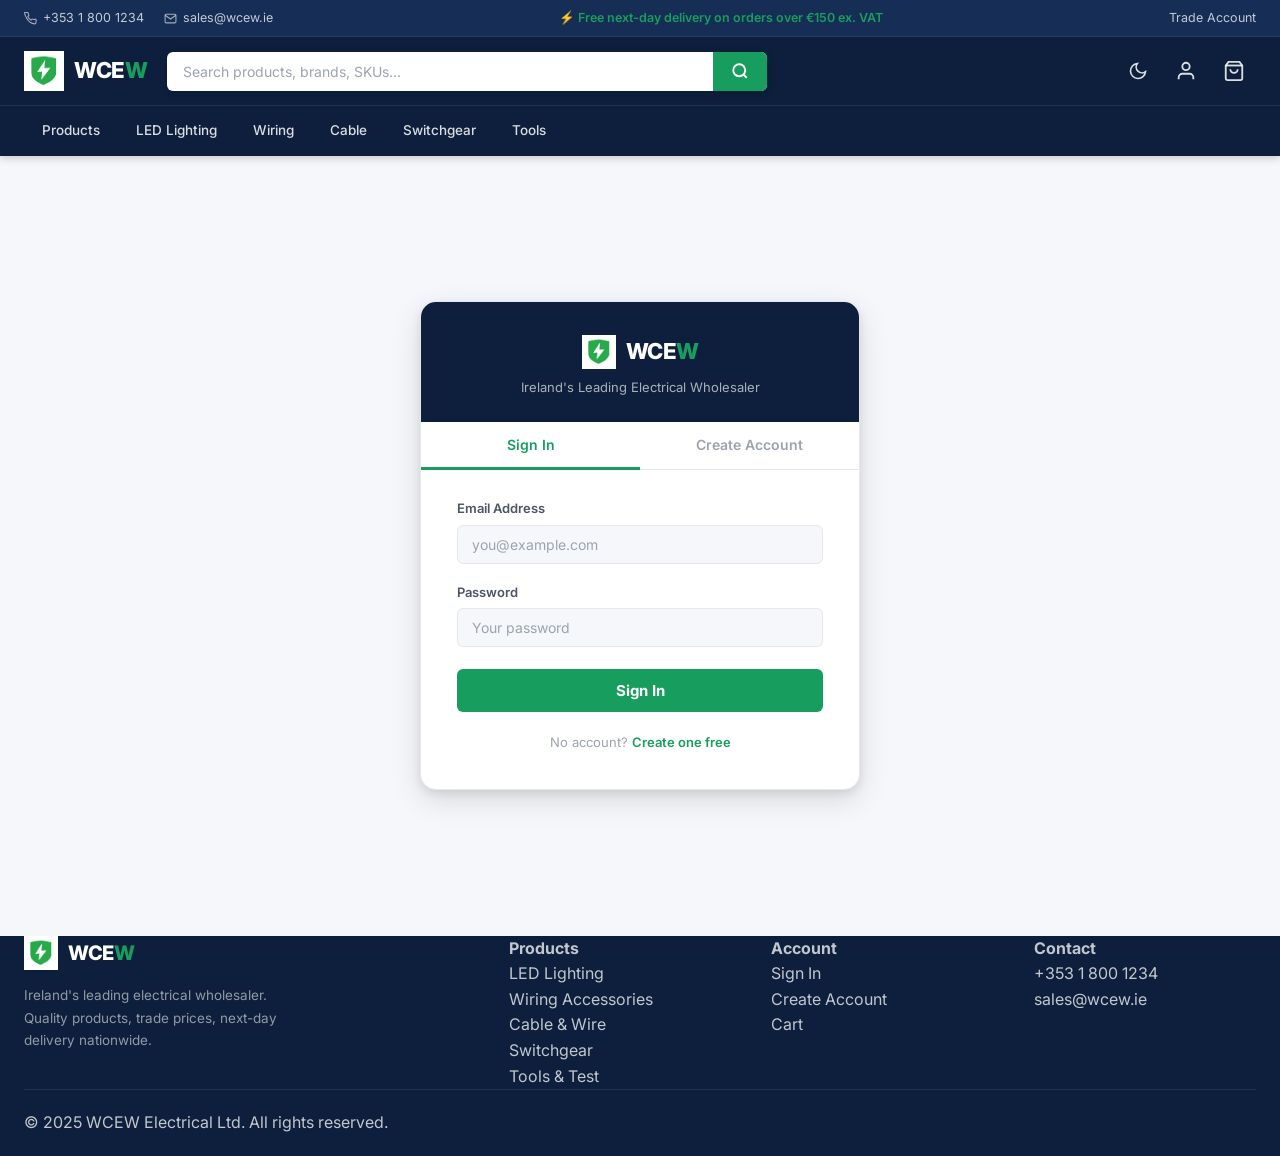
==== commit 7261c0fa: "Replace logo icon with WCEW shield logo everywhere Adds logo.jpg (green shield + bolt), updates favi" ====
--- a/auth.html
+++ b/auth.html
@@ -21,7 +21,7 @@
           <a href="mailto:sales@wcew.ie" class="header-top-link"><svg viewBox="0 0 24 24" width="13" height="13" fill="none" stroke="currentColor" stroke-width="2"><path d="M4 4h16c1.1 0 2 .9 2 2v12c0 1.1-.9 2-2 2H4c-1.1 0-2-.9-2-2V6c0-1.1.9-2 2-2z"/><polyline points="22,6 12,13 2,6"/></svg>sales@wcew.ie</a>
         </div>
         <p class="header-top-promo">&#9889; Free next-day delivery on orders over €150 ex. VAT</p>
-        <div class="header-top-right"><a href="cart.html" class="header-top-link">Trade Account</a></div>
+        <div class="header-top-right"><a href="trade.html" class="header-top-link">Trade Account</a></div>
       </div>
     </div>
   </div>
@@ -30,7 +30,7 @@
       <div class="header-main-inner">
         <button id="burger-btn" aria-label="Open menu" aria-expanded="false"><span class="burger-line"></span><span class="burger-line"></span><span class="burger-line"></span></button>
         <a href="index.html" class="logo">
-          <div class="logo-icon"><svg viewBox="0 0 24 24" width="22" height="22" fill="none" stroke="#fff" stroke-width="2.5" stroke-linecap="round" stroke-linejoin="round"><polygon points="13 2 3 14 12 14 11 22 21 10 12 10 13 2"/></svg></div>
+          <img src="logo.jpg" class="logo-icon" alt="WCEW">
           <span class="logo-text">WCE<em>W</em></span>
         </a>
         <div class="search-wrapper">
@@ -98,7 +98,7 @@
     <!-- Header -->
     <div class="auth-card-header">
       <a href="index.html" class="auth-card-logo">
-        <div class="logo-icon"><svg viewBox="0 0 24 24" width="18" height="18" fill="none" stroke="#fff" stroke-width="2.5" stroke-linecap="round" stroke-linejoin="round"><polygon points="13 2 3 14 12 14 11 22 21 10 12 10 13 2"/></svg></div>
+        <img src="logo.jpg" class="logo-icon" style="width:34px;height:34px" alt="WCEW">
         <span class="logo-text">WCE<em>W</em></span>
       </a>
       <p class="auth-card-tagline">Ireland's Leading Electrical Wholesaler</p>
@@ -187,7 +187,7 @@
     <div class="footer-grid">
       <div class="footer-brand">
         <a href="index.html" class="logo footer-logo">
-          <div class="logo-icon"><svg viewBox="0 0 24 24" width="18" height="18" fill="none" stroke="#fff" stroke-width="2.5" stroke-linecap="round" stroke-linejoin="round"><polygon points="13 2 3 14 12 14 11 22 21 10 12 10 13 2"/></svg></div>
+          <img src="logo.jpg" class="logo-icon" style="width:34px;height:34px" alt="WCEW">
           <span class="logo-text">WCE<em style="color:var(--accent);font-style:normal">W</em></span>
         </a>
         <p class="footer-desc">Ireland's leading electrical wholesaler. Quality products, trade prices, next-day delivery nationwide.</p>
--- a/css/style.css
+++ b/css/style.css
@@ -9,9 +9,9 @@
 :root {
   --primary:        #0d1f3c;
   --primary-light:  #162d55;
-  --accent:         #f97316;
-  --accent-hover:   #ea6c0a;
-  --accent-light:   #fff7ed;
+  --accent:         #179E5F;
+  --accent-hover:   #128a51;
+  --accent-light:   #f0fdf9;
   --bg:             #ffffff;
   --bg-secondary:   #f5f7fa;
   --bg-card:        #ffffff;
@@ -123,7 +123,7 @@
   background: var(--accent);
   color: #fff;
 }
-.btn-primary:hover { background: var(--accent-hover); color: #fff; transform: translateY(-1px); box-shadow: 0 4px 12px rgba(249,115,22,.4); }
+.btn-primary:hover { background: var(--accent-hover); color: #fff; transform: translateY(-1px); box-shadow: 0 4px 12px rgba(44,204,129,.4); }
 .btn-outline {
   border: 2px solid var(--accent);
   color: var(--accent);
@@ -212,11 +212,8 @@
 .logo-icon {
   width: 40px;
   height: 40px;
-  background: var(--accent);
-  border-radius: 8px;
-  display: flex;
-  align-items: center;
-  justify-content: center;
+  display: block;
+  flex-shrink: 0;
 }
 .logo-text em { color: var(--accent); font-style: normal; }
 
@@ -850,8 +847,8 @@
   display: inline-flex;
   align-items: center;
   gap: 6px;
-  background: rgba(249,115,22,.15);
-  border: 1px solid rgba(249,115,22,.3);
+  background: rgba(44,204,129,.15);
+  border: 1px solid rgba(44,204,129,.3);
   color: var(--accent);
   padding: 5px 14px;
   border-radius: 100px;
@@ -1027,7 +1024,7 @@
 .trust-icon {
   width: 48px;
   height: 48px;
-  background: rgba(249,115,22,.15);
+  background: rgba(44,204,129,.15);
   border-radius: var(--radius);
   display: flex;
   align-items: center;
@@ -1281,7 +1278,7 @@
   border-radius: 50%;
   background: var(--accent);
   cursor: pointer;
-  box-shadow: 0 0 0 3px rgba(249,115,22,.2);
+  box-shadow: 0 0 0 3px rgba(44,204,129,.2);
 }
 
 /* Active filter chips */
@@ -1297,7 +1294,7 @@
   align-items: center;
   gap: 4px;
   background: var(--accent-light);
-  border: 1px solid rgba(249,115,22,.25);
+  border: 1px solid rgba(44,204,129,.25);
   color: var(--accent);
   padding: 4px 10px;
   border-radius: 100px;
@@ -1554,7 +1551,7 @@
   border: none;
   cursor: pointer;
 }
-.btn-add-cart-main:hover { background: var(--accent-hover); transform: translateY(-2px); box-shadow: 0 6px 20px rgba(249,115,22,.4); }
+.btn-add-cart-main:hover { background: var(--accent-hover); transform: translateY(-2px); box-shadow: 0 6px 20px rgba(44,204,129,.4); }
 .btn-wishlist {
   width: 44px;
   height: 44px;
@@ -1710,7 +1707,7 @@
   transition: border-color var(--transition);
   font-family: var(--font);
 }
-.form-input:focus { border-color: var(--accent); box-shadow: 0 0 0 3px rgba(249,115,22,.1); }
+.form-input:focus { border-color: var(--accent); box-shadow: 0 0 0 3px rgba(44,204,129,.1); }
 .form-input::placeholder { color: var(--text-muted); }
 
 .delivery-options { display: flex; flex-direction: column; gap: 10px; margin-bottom: 20px; }
@@ -2010,7 +2007,7 @@
 .auth-card { background: var(--bg-card); border: 1px solid var(--border); border-radius: var(--radius-lg); box-shadow: var(--shadow-lg); width: 100%; max-width: 440px; overflow: hidden; }
 .auth-card-header { background: var(--primary); padding: 32px 36px 24px; text-align: center; }
 .auth-card-logo { display: flex; align-items: center; justify-content: center; gap: 10px; margin-bottom: 8px; text-decoration: none; }
-.auth-card-logo .logo-icon { width: 34px; height: 34px; background: var(--accent); border-radius: 8px; display: flex; align-items: center; justify-content: center; flex-shrink: 0; }
+.auth-card-logo .logo-icon { width: 34px; height: 34px; display: block; flex-shrink: 0; }
 .auth-card-logo .logo-text { font-size: 22px; font-weight: 800; color: #fff; letter-spacing: -.5px; }
 .auth-card-logo .logo-text em { color: var(--accent); font-style: normal; }
 .auth-card-tagline { color: rgba(255,255,255,.65); font-size: 13px; }
@@ -2024,7 +2021,7 @@
 .auth-field { margin-bottom: 18px; }
 .auth-field label { display: block; font-size: 13px; font-weight: 600; color: var(--text-secondary); margin-bottom: 6px; }
 .auth-field input { width: 100%; padding: 10px 14px; background: var(--bg-secondary); border: 1px solid var(--border); border-radius: var(--radius-sm); font-family: var(--font); font-size: 14px; color: var(--text); transition: border-color var(--transition), box-shadow var(--transition); outline: none; }
-.auth-field input:focus { border-color: var(--accent); box-shadow: 0 0 0 3px rgba(249,115,22,.12); }
+.auth-field input:focus { border-color: var(--accent); box-shadow: 0 0 0 3px rgba(44,204,129,.12); }
 .auth-field input::placeholder { color: var(--text-muted); }
 .auth-submit { width: 100%; padding: 12px; background: var(--accent); color: #fff; border: none; border-radius: var(--radius-sm); font-family: var(--font); font-size: 15px; font-weight: 700; cursor: pointer; transition: background var(--transition), transform var(--transition); margin-top: 4px; }
 .auth-submit:hover { background: var(--accent-hover); transform: translateY(-1px); }
@@ -2054,6 +2051,53 @@
 /* Header account initial badge */
 .account-initial { display: flex; align-items: center; justify-content: center; width: 30px; height: 30px; background: var(--accent); color: #fff; border-radius: 50%; font-size: 13px; font-weight: 800; line-height: 1; }
 
+/* ── Trade Account Page ──────────────────────────────────────── */
+.trade-hero { background: var(--primary); padding: 56px 0 48px; }
+.trade-hero-inner { display: flex; align-items: center; justify-content: space-between; gap: 40px; flex-wrap: wrap; }
+.trade-hero-text { max-width: 520px; }
+.trade-hero-eyebrow { display: inline-block; background: rgba(44,204,129,.15); color: var(--accent); font-size: 12px; font-weight: 700; letter-spacing: 1px; text-transform: uppercase; padding: 4px 12px; border-radius: 20px; margin-bottom: 16px; }
+.trade-hero-title { font-size: clamp(26px,4vw,40px); font-weight: 800; color: #fff; line-height: 1.2; margin-bottom: 14px; }
+.trade-hero-subtitle { font-size: 16px; color: rgba(255,255,255,.7); line-height: 1.65; }
+.trade-hero-badges { display: flex; flex-wrap: wrap; gap: 10px; margin-top: 24px; }
+.trade-hero-badge { display: flex; align-items: center; gap: 6px; background: rgba(255,255,255,.08); border: 1px solid rgba(255,255,255,.12); color: rgba(255,255,255,.9); font-size: 13px; font-weight: 500; padding: 6px 14px; border-radius: 20px; }
+.trade-stats { display: grid; grid-template-columns: repeat(3, 1fr); gap: 1px; background: rgba(255,255,255,.1); border-radius: var(--radius); overflow: hidden; flex-shrink: 0; min-width: 280px; }
+.trade-stat { background: rgba(255,255,255,.05); padding: 20px 24px; text-align: center; }
+.trade-stat-value { font-size: 28px; font-weight: 800; color: var(--accent); line-height: 1; margin-bottom: 4px; }
+.trade-stat-label { font-size: 12px; color: rgba(255,255,255,.55); text-transform: uppercase; letter-spacing: .5px; }
+
+.trade-benefits-grid { display: grid; grid-template-columns: repeat(auto-fit, minmax(220px, 1fr)); gap: 20px; margin-bottom: 0; }
+.trade-benefit-card { background: var(--bg-card); border: 1px solid var(--border); border-radius: var(--radius); padding: 28px 24px; }
+.trade-benefit-icon { width: 48px; height: 48px; background: var(--accent-light); border-radius: var(--radius-sm); display: flex; align-items: center; justify-content: center; margin-bottom: 16px; color: var(--accent); }
+.trade-benefit-title { font-size: 16px; font-weight: 700; margin-bottom: 8px; }
+.trade-benefit-desc { font-size: 14px; color: var(--text-secondary); line-height: 1.6; }
+
+.trade-layout { display: grid; grid-template-columns: 1fr 380px; gap: 32px; align-items: start; }
+.trade-form-card { background: var(--bg-card); border: 1px solid var(--border); border-radius: var(--radius-lg); box-shadow: var(--shadow-md); overflow: hidden; }
+.trade-form-header { background: var(--accent); padding: 24px 28px; }
+.trade-form-header h2 { font-size: 20px; font-weight: 800; color: #fff; margin-bottom: 4px; }
+.trade-form-header p { font-size: 13px; color: rgba(255,255,255,.8); }
+.trade-form-body { padding: 28px; }
+.trade-form-grid { display: grid; grid-template-columns: 1fr 1fr; gap: 0 16px; }
+.trade-form-grid .auth-field.full { grid-column: 1 / -1; }
+.trade-sidebar { display: flex; flex-direction: column; gap: 16px; }
+.trade-sidebar-card { background: var(--bg-card); border: 1px solid var(--border); border-radius: var(--radius); padding: 22px; }
+.trade-sidebar-card h3 { font-size: 15px; font-weight: 700; margin-bottom: 12px; }
+.trade-sidebar-list { list-style: none; display: flex; flex-direction: column; gap: 8px; }
+.trade-sidebar-list li { display: flex; align-items: flex-start; gap: 10px; font-size: 13px; color: var(--text-secondary); line-height: 1.5; }
+.trade-sidebar-list li::before { content: '✓'; color: var(--success); font-weight: 700; flex-shrink: 0; margin-top: 1px; }
+.trade-success { text-align: center; padding: 48px 28px; }
+.trade-success-icon { width: 64px; height: 64px; background: #f0fdf4; border-radius: 50%; display: flex; align-items: center; justify-content: center; margin: 0 auto 20px; }
+.trade-success-title { font-size: 22px; font-weight: 800; margin-bottom: 10px; }
+.trade-success-sub { font-size: 15px; color: var(--text-secondary); line-height: 1.65; }
+@media (max-width: 900px) {
+  .trade-layout { grid-template-columns: 1fr; }
+  .trade-sidebar { order: -1; }
+  .trade-stats { min-width: 0; width: 100%; }
+  .trade-hero-inner { flex-direction: column; }
+  .trade-form-grid { grid-template-columns: 1fr; }
+  .trade-form-grid .auth-field.full { grid-column: 1; }
+}
+
 /* ── Brand chips ─────────────────────────────────────────────── */
 .brand-chip {
   display: inline-block;
@@ -2072,5 +2116,5 @@
   color: var(--accent);
   border-color: var(--accent);
   transform: translateY(-2px);
-  box-shadow: 0 4px 14px rgba(249,115,22,.15);
-}
+  box-shadow: 0 4px 14px rgba(44,204,129,.15);
+}
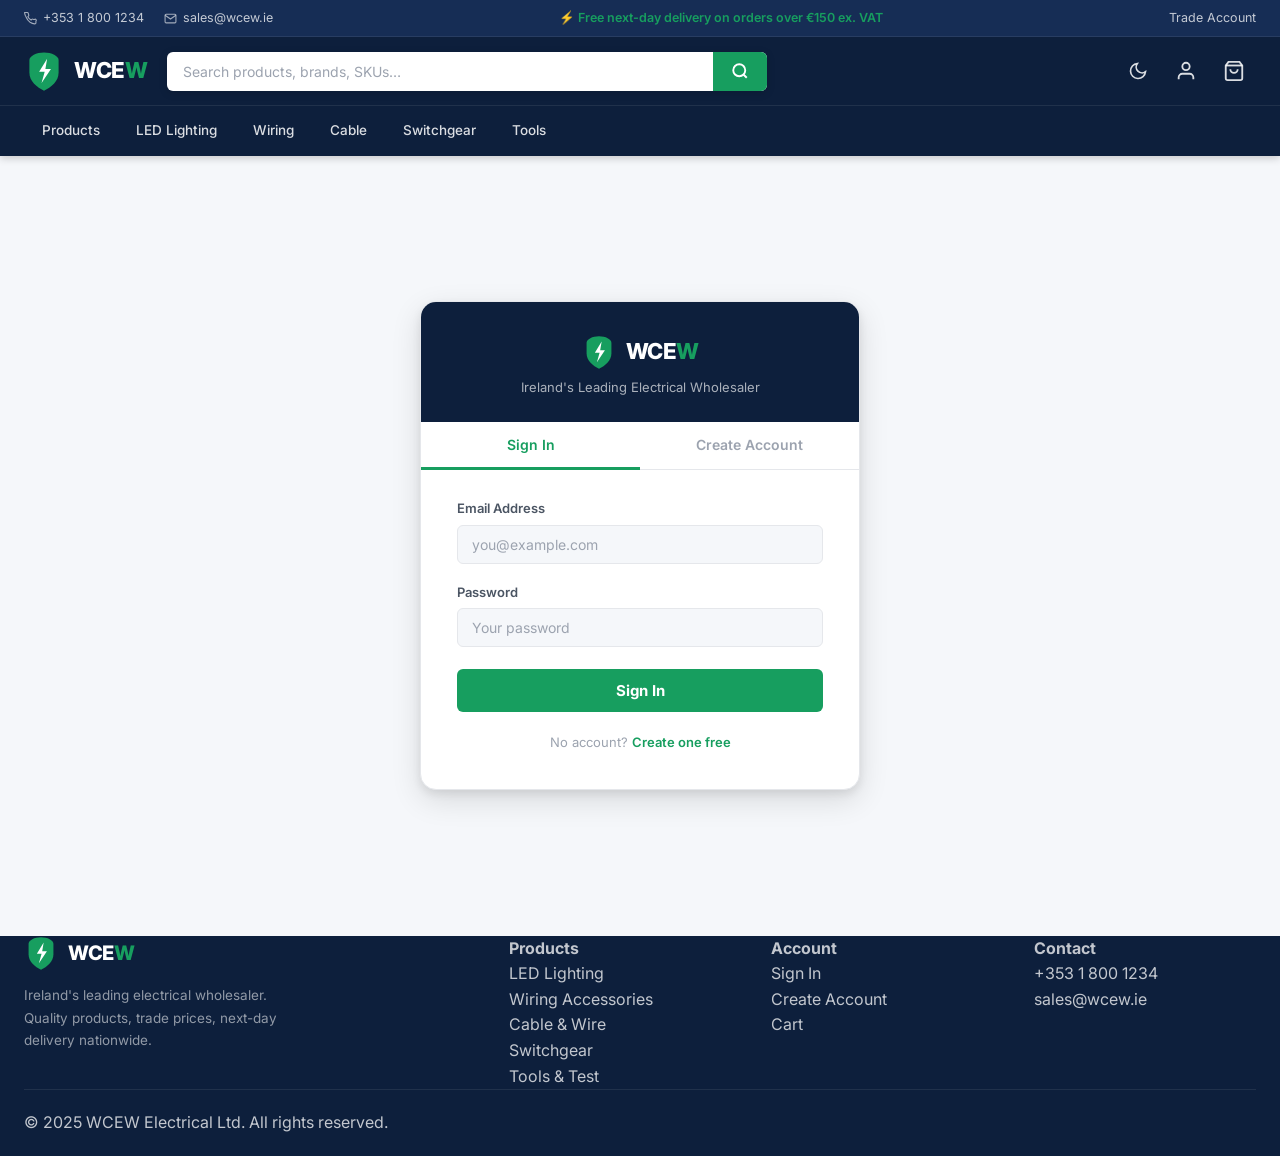
==== commit 75a86756: "Use SVG logo (no white bg) sitewide Co-Authored-By: Claude <noreply@anthropic.com>" ====
--- a/auth.html
+++ b/auth.html
@@ -30,7 +30,7 @@
       <div class="header-main-inner">
         <button id="burger-btn" aria-label="Open menu" aria-expanded="false"><span class="burger-line"></span><span class="burger-line"></span><span class="burger-line"></span></button>
         <a href="index.html" class="logo">
-          <img src="logo.jpg" class="logo-icon" alt="WCEW">
+          <img src="favicon.svg" class="logo-icon" alt="WCEW">
           <span class="logo-text">WCE<em>W</em></span>
         </a>
         <div class="search-wrapper">
@@ -98,7 +98,7 @@
     <!-- Header -->
     <div class="auth-card-header">
       <a href="index.html" class="auth-card-logo">
-        <img src="logo.jpg" class="logo-icon" style="width:34px;height:34px" alt="WCEW">
+        <img src="favicon.svg" class="logo-icon" style="width:34px;height:34px" alt="WCEW">
         <span class="logo-text">WCE<em>W</em></span>
       </a>
       <p class="auth-card-tagline">Ireland's Leading Electrical Wholesaler</p>
@@ -187,7 +187,7 @@
     <div class="footer-grid">
       <div class="footer-brand">
         <a href="index.html" class="logo footer-logo">
-          <img src="logo.jpg" class="logo-icon" style="width:34px;height:34px" alt="WCEW">
+          <img src="favicon.svg" class="logo-icon" style="width:34px;height:34px" alt="WCEW">
           <span class="logo-text">WCE<em style="color:var(--accent);font-style:normal">W</em></span>
         </a>
         <p class="footer-desc">Ireland's leading electrical wholesaler. Quality products, trade prices, next-day delivery nationwide.</p>
